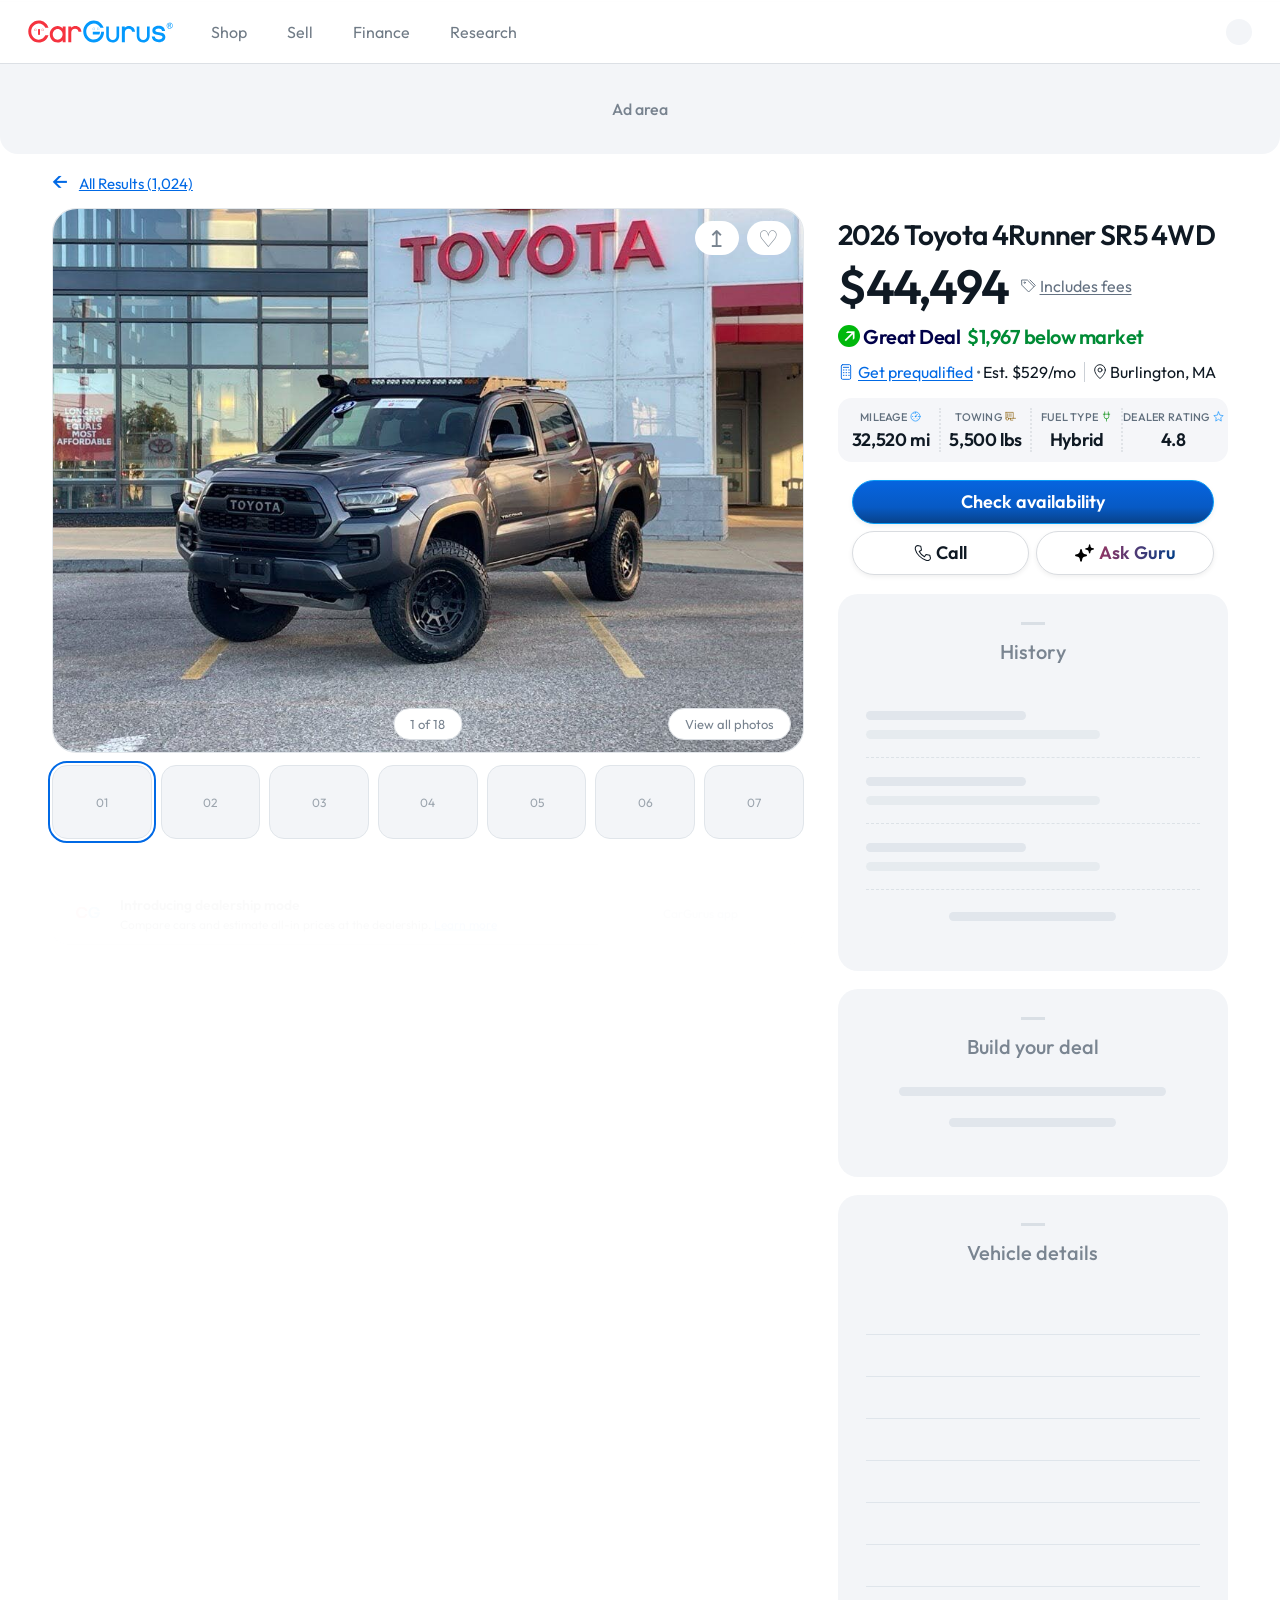
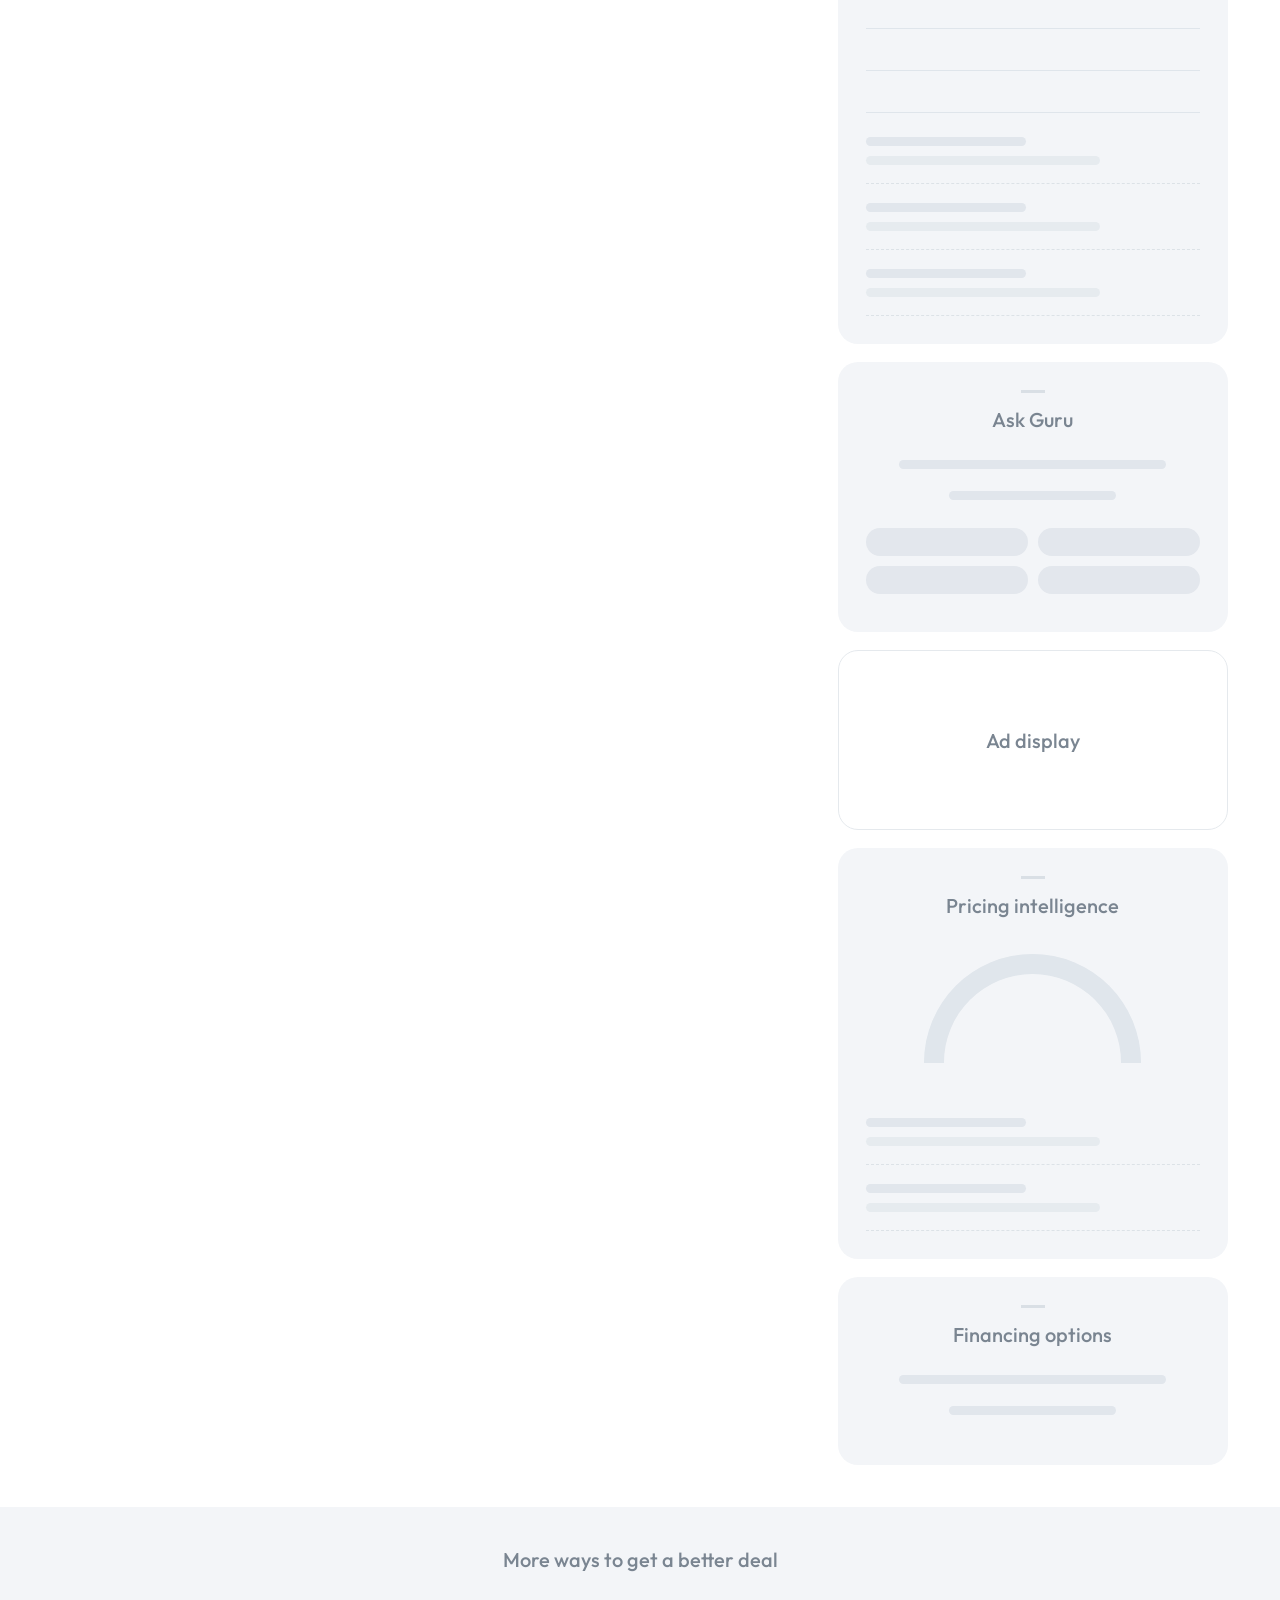
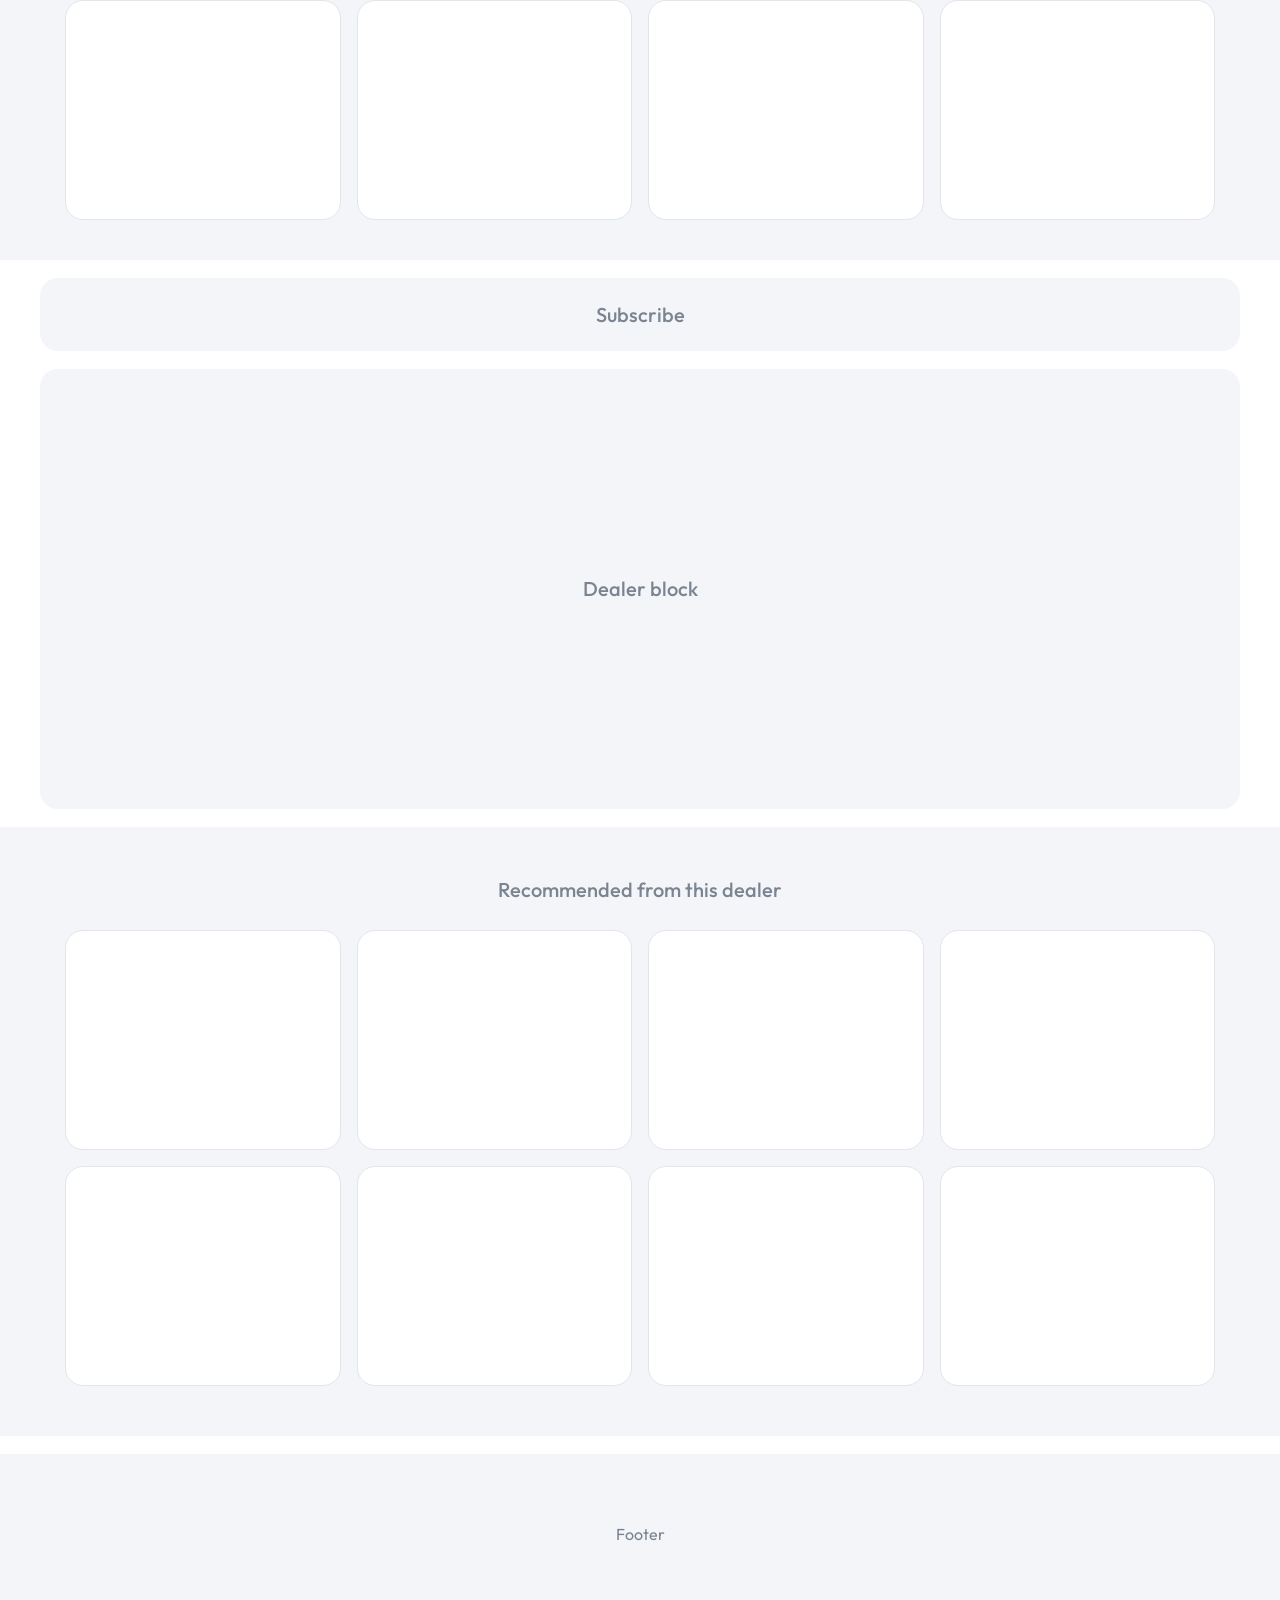
==== desktop/index.html @ b48668da "desktop" ====
<!doctype html>
<html lang="en">
<head>
  <meta charset="utf-8">
  <meta name="viewport" content="width=device-width, initial-scale=1">
  <title>CarGurus — Desktop scroll prototype</title>
  <link rel="stylesheet" href="../_ds/cg-herbie-brand-kit-a90bbd22-499b-4d99-ae97-0f506fc04599/tokens/fonts.css">
  <link rel="stylesheet" href="desktop.css">
  <script defer src="vendor/gsap.min.js"></script>
  <script defer src="vendor/ScrollTrigger.min.js"></script>
  <script defer src="desktop.js"></script>
</head>
<body>
  <svg class="icon-library" xmlns="http://www.w3.org/2000/svg" aria-hidden="true">
    <symbol id="tag" viewBox="0 0 24 24"><path d="M3 3h8l10 10-8 8L3 11Z"/><path d="m15 3 8 8-2 2"/><circle cx="7" cy="7" r="1"/></symbol>
    <symbol id="calculator" viewBox="0 0 24 24"><rect x="5" y="1" width="14" height="22" rx="2"/><path d="M8 5h8M8 9h1m3 0h1m3 0h1M8 13h1m3 0h1m3 0h1M8 17h1m3 0h1m3 0h1"/></symbol>
    <symbol id="pin" viewBox="0 0 24 24"><path d="M20 9c0 6-8 13-8 13S4 15 4 9a8 8 0 0 1 16 0Z"/><circle cx="12" cy="9" r="3"/></symbol>
    <symbol id="gauge" viewBox="0 0 24 24"><circle cx="12" cy="12" r="10"/><path d="m12 12 4-5M5 12h1m12 0h1M8 5l1 1m-2 12 1-1m9 1-1-1M12 3v2"/><circle cx="12" cy="12" r="1"/></symbol>
    <symbol id="trailer" viewBox="0 0 24 24"><path d="M2 3h16v13H8M5 6v6m4-6v6m4-6v6m5 4h5M2 3v13"/><circle cx="5" cy="17" r="3"/><path d="M12 16v4h5"/></symbol>
    <symbol id="plug" viewBox="0 0 24 24"><path d="M8 2v5m8-5v5M5 7h14M7 7v5a5 5 0 0 0 10 0V7m-5 10v5"/></symbol>
    <symbol id="star" viewBox="0 0 24 24"><path d="m12 2 3 7 7 1-5 5 1 7-6-4-6 4 1-7-5-5 7-1Z"/></symbol>
    <symbol id="phone" viewBox="0 0 24 24"><path d="m5 2 4 1 1 5-3 2a16 16 0 0 0 7 7l2-3 5 1 1 4c-1 6-10 2-15-3S-1 3 5 2Z"/></symbol>
    <symbol id="arrow" viewBox="0 0 24 24"><path d="M20 12H4m8-8-8 8 8 8"/></symbol>
  </svg>
  <header class="site-nav">
    <img src="../assets/cargurus-wordmark.svg" alt="CarGurus" width="145">
    <div class="nav-wire" aria-label="Navigation placeholder"><span>Shop</span><span>Sell</span><span>Finance</span><span>Research</span></div>
    <span class="nav-account wire" aria-label="Account placeholder"></span>
  </header>
  <div class="ad-area wire">Ad area</div>

  <aside class="product-bar" aria-label="Vehicle quick actions" aria-hidden="true" inert>
    <div class="product-bar-content">
      <button class="back-to-top" aria-label="Back to listing summary"><svg class="icon"><use href="#arrow"/></svg></button>
      <div class="product-info"><strong>2026 Toyota 4Runner SR5 4WD <span>· 32,520 mi</span></strong><div><b>$44,494</b> <span class="compact-deal">↗ Great Deal</span> <span class="saving">$1,967 below market</span></div></div>
      <img class="bar-logo" src="../assets/cargurus-wordmark.svg" alt="CarGurus" width="128">
      <div class="bar-actions"><button class="button guru" data-dialog="Ask Guru"><img src="../assets/sparkle.svg" alt=""> <span>Ask Guru</span></button><button class="button primary" data-dialog="Check availability">Check availability</button></div>
    </div>
  </aside>

  <main>
    <div class="breadcrumb"><span class="breadcrumb-arrow">←</span> <span class="breadcrumb-label">All Results (1,024)</span></div>
    <div class="listing-layout">
      <aside class="gallery-column" aria-label="Vehicle gallery">
        <div class="gallery-sticky">
          <div class="gallery-image wire"><img class="gallery-hero" src="../assets/gallery/desktop-tacoma-hero.jpeg" alt="Gray Toyota Tacoma parked outside a Toyota dealership" width="1024" height="768" fetchpriority="high"><span class="gallery-count">1 of 18</span><span class="photo-label">View all photos</span><div class="gallery-tools"><span>↥</span><span>♡</span></div></div>
          <div class="gallery-thumbnails" aria-label="Photo placeholders"><div class="wire selected">01</div><div class="wire">02</div><div class="wire">03</div><div class="wire">04</div><div class="wire">05</div><div class="wire">06</div><div class="wire">07</div></div>
          <div class="app-banner" aria-hidden="true" inert><img src="../assets/cg-bug.svg" alt="" width="40"><div><strong>Introducing dealership mode</strong><p>Compare cars and estimate all-in prices at the dealership. <button class="text-link" data-dialog="CarGurus app">Learn more</button></p></div><div class="banner-art wire" aria-hidden="true">CarGurus app</div></div>
        </div>
      </aside>

      <div class="listing-content">
        <section class="listing-summary" aria-labelledby="vehicle-title">
          <h1 id="vehicle-title">2026 Toyota 4Runner SR5 4WD</h1>
          <div class="price-row"><button class="price" data-dialog="Pricing">$44,494</button><button class="fees text-link" data-dialog="Includes fees"><svg class="icon"><use href="#tag"/></svg>Includes fees</button></div>
          <div class="deal-row"><span class="deal-icon">↗</span><strong>Great Deal</strong><b>$1,967 below market</b></div>
          <div class="finance-row"><button class="text-link" data-dialog="Get prequalified"><svg class="icon"><use href="#calculator"/></svg>Get prequalified</button><span class="dot">•</span><span>Est. $529/mo</span><span class="location"><svg class="icon"><use href="#pin"/></svg>Burlington, MA</span></div>
          <dl class="key-specs">
            <div><dt>Mileage <svg class="icon blue"><use href="#gauge"/></svg></dt><dd>32,520 mi</dd></div>
            <div><dt>Towing <svg class="icon bronze"><use href="#trailer"/></svg></dt><dd>5,500 lbs</dd></div>
            <div><dt>Fuel type <svg class="icon green"><use href="#plug"/></svg></dt><dd>Hybrid</dd></div>
            <div><dt>Dealer rating <svg class="icon blue"><use href="#star"/></svg></dt><dd>4.8</dd></div>
          </dl>
          <div class="listing-ctas"><button class="button primary" data-dialog="Check availability">Check availability</button><div class="secondary-actions"><button class="button" data-dialog="Call"><svg class="icon"><use href="#phone"/></svg>Call</button><button class="button guru" data-dialog="Ask Guru"><img src="../assets/sparkle.svg" alt=""><span>Ask Guru</span></button></div></div>
        </section>
        <section class="wire content-block history"><h2>History</h2><div class="skeleton-row"></div><div class="skeleton-row"></div><div class="skeleton-row"></div><div class="skeleton-line short"></div></section>
        <section class="wire content-block deal-builder"><h2>Build your deal</h2><div class="skeleton-line"></div><div class="skeleton-line short"></div></section>
        <section class="wire content-block details"><h2>Vehicle details</h2><div class="skeleton-table" aria-hidden="true"></div><div class="skeleton-row"></div><div class="skeleton-row"></div><div class="skeleton-row"></div></section>
        <section class="wire content-block guru-block"><h2>Ask Guru</h2><div class="skeleton-line"></div><div class="skeleton-line short"></div><div class="wire-pills" aria-hidden="true"><i></i><i></i><i></i><i></i></div></section>
        <section class="wire content-block display-ad"><h2>Ad display</h2></section>
        <section class="wire content-block pricing"><h2>Pricing intelligence</h2><div class="chart-placeholder" aria-hidden="true"></div><div class="skeleton-row"></div><div class="skeleton-row"></div></section>
        <section class="wire content-block financing"><h2>Financing options</h2><div class="skeleton-line"></div><div class="skeleton-line short"></div></section>
      </div>
    </div>
    <div class="lower-sections">
      <section class="wire wide-block better-deal"><h2>More ways to get a better deal</h2><div class="wire-cards" aria-hidden="true"><div></div><div></div><div></div><div></div></div></section>
      <section class="wire subscribe"><h2>Subscribe</h2></section>
      <section class="wire wide-block dealer"><h2>Dealer block</h2></section>
      <section class="wire wide-block recommendations"><h2>Recommended from this dealer</h2><div class="wire-cards" aria-hidden="true"><div></div><div></div><div></div><div></div><div></div><div></div><div></div><div></div></div></section>
    </div>
  </main>
  <footer class="wire">Footer</footer>
  <dialog class="placeholder-dialog"><form method="dialog"><button class="dialog-close" aria-label="Close">×</button></form><h2></h2><p>This section is a wireframe for now.</p><div class="skeleton-row"></div><div class="skeleton-row"></div></dialog>
</body>
</html>
---- _ds/cg-herbie-brand-kit-a90bbd22-499b-4d99-ae97-0f506fc04599/tokens/fonts.css ----
/* ============================================================
   CarGurus — Fonts
   ------------------------------------------------------------
   The CarGurus brand uses three typefaces:
     • Rund Display  — display / headlines (H1, H2)   [PROPRIETARY]
     • Graphik       — body, functional headlines, UI [PROPRIETARY]
     • Outfit        — websafe fallback (Google Docs/Slides), free

   Rund Display and Graphik are licensed fonts and are NOT bundled
   here. Until the real .woff2 files are dropped in, the variables
   below resolve to Outfit — the brand-sanctioned websafe face — so
   layout + feel stay close WITHOUT swapping in an unrelated family.

   To restore the real brand fonts: add @font-face rules with the
   family names "Rund Display" and "Graphik" pointing at the
   licensed binaries, and the variables below will pick them up
   automatically (they are already listed first in each stack).
   ============================================================ */

@import url('https://fonts.googleapis.com/css2?family=Outfit:wght@300;400;500;600;700;800&display=swap');

:root {
  /* Brand families — real names listed first so they upgrade the moment
     the licensed @font-face rules are added; Outfit + system fallbacks
     render in the meantime. */
  --font-display: 'Rund Display', 'Outfit', -apple-system, BlinkMacSystemFont, 'Segoe UI', sans-serif;
  --font-body: 'Graphik', 'Outfit', -apple-system, BlinkMacSystemFont, 'Segoe UI', sans-serif;
  --font-websafe: 'Outfit', -apple-system, BlinkMacSystemFont, 'Segoe UI', sans-serif;
}
---- desktop/desktop.css ----
:root { --ink: #0f1923; --blue: #0069e5; --navy: #000049; --green: #008b35; --wire: #f3f5f8; --line: #dce0e5; --gutter: clamp(24px, 4.05vw, 80px); --gallery-top: 108px; }
* { box-sizing: border-box; }
body { margin: 0; color: var(--ink); background: #fff; font-family: var(--font-body, Arial, sans-serif); }
button { font: inherit; cursor: pointer; color: inherit; }
button:focus-visible { outline: 3px solid #149cff; outline-offset: 4px; }
button img { pointer-events: none; }
.icon-library { position: absolute; width: 0; height: 0; overflow: hidden; }
.icon { width: 1em; height: 1em; flex: none; fill: none; stroke: currentColor; stroke-width: 1.4; stroke-linecap: round; stroke-linejoin: round; }
.wire { background: var(--wire); color: #78838f; }
.site-nav { height: 64px; display: flex; align-items: center; gap: 38px; padding: 0 28px; border-bottom: 1px solid var(--line); }
.nav-wire { display: flex; gap: 40px; color: #707b86; }
.nav-account { width: 26px; height: 26px; border-radius: 50%; margin-left: auto; }
.ad-area { height: 90px; border-radius: 0 0 18px 18px; display: grid; place-items: center; font-weight: 500; }
.breadcrumb { width: calc(100% - 2 * var(--gutter)); max-width: 1440px; margin: 12px auto; color: var(--blue); font-size: 15px; }
.breadcrumb-arrow { font-size: 24px; vertical-align: -1px; margin-right: 8px; }
.breadcrumb-label { text-decoration: underline; }
.listing-layout { display: grid; grid-template-columns: minmax(0, 1.93fr) minmax(0, 1fr); gap: clamp(30px, 2.7vw, 54px); width: calc(100% - 2 * var(--gutter)); max-width: 1440px; margin: 0 auto; align-items: stretch; }
.gallery-column { min-width: 0; }
.gallery-sticky { position: sticky; top: var(--gallery-top); }
.gallery-image { position: relative; aspect-ratio: 1.49; max-height: calc(100svh - var(--gallery-top) - clamp(62px, 5.8vw, 115px) - 106px); min-height: 200px; border-radius: 24px; border: 1px solid #e4e8ec; display: grid; place-items: center; background: linear-gradient(145deg, #f0f2f5, #e8edf1); }
.gallery-hero { position: absolute; inset: 0; width: 100%; height: 100%; object-fit: cover; border-radius: inherit; }
.gallery-count, .photo-label { position: absolute; bottom: 12px; background: #fff; border: 1px solid var(--line); border-radius: 30px; padding: 7px 16px; font-size: 13px; }
.gallery-count { left: 50%; transform: translateX(-50%); }
.photo-label { right: 12px; }
.gallery-tools { position: absolute; top: 12px; right: 12px; display: flex; gap: 8px; }
.gallery-tools span { width: 44px; height: 34px; display: grid; place-items: center; background: white; border-radius: 30px; font-size: 23px; }
.gallery-thumbnails { display: grid; grid-template-columns: repeat(7, minmax(0, 1fr)); gap: 9px; margin-top: 12px; }
.gallery-thumbnails > div { height: clamp(62px, 5.8vw, 115px); border-radius: 15px; border: 1px solid #e0e5ea; display: grid; place-items: center; font-size: 12px; color: #9ca5ae; }
.gallery-thumbnails .selected { outline: 2px solid var(--blue); outline-offset: 2px; }
.app-banner { height: 64px; margin-top: 18px; display: flex; align-items: center; gap: 12px; background: var(--wire); border-radius: 15px; overflow: hidden; padding-left: 16px; opacity: 0; visibility: hidden; transform: translateY(24px); }
.app-banner > img { padding: 8px; background: white; border-radius: 8px; }
.app-banner strong { font-size: 14px; font-weight: 600; }
.app-banner p { margin: 3px 0 0; font-size: 12px; }
.banner-art { height: 100%; width: 28%; min-width: 100px; margin-left: auto; display: grid; place-items: center; background: #e3e9ef; font-size: 12px; }
.listing-content { min-width: 0; container-type: inline-size; }
.listing-summary { padding-top: 2.5cqw; padding-bottom: 5cqw; }
h1 { font-family: var(--font-display, sans-serif); font-size: 1.75rem; line-height: 1.2; letter-spacing: -.025em; font-weight: 600; margin: 0 0 2.1cqw; }
.price-row { display: flex; gap: 2.8cqw; align-items: center; }
.price { font-size: 3rem; letter-spacing: -.025em; line-height: 1.12; font-weight: 600; padding: 0; border: 0; background: none; }
.text-link { display: inline-flex; align-items: center; gap: .25em; padding: 0; border: 0; background: none; color: var(--blue); text-decoration: underline; text-underline-offset: .12em; }
.fees { color: #647181; font-size: 1rem; white-space: nowrap; }
.deal-row { display: flex; align-items: center; gap: .8cqw; margin-top: 3cqw; font-size: 1.25rem; line-height: 1.15; letter-spacing: -.025em; white-space: nowrap; }
.deal-row strong { color: var(--navy); font-weight: 600; }
.deal-row b { color: var(--green); font-weight: 600; margin-left: 1cqw; }
.deal-icon { border-radius: 50%; background: #00b80c; color: white; font-size: 1.25rem; width: 1.375rem; height: 1.375rem; flex-shrink: 0; display: grid; place-items: center; line-height: 1; }
.finance-row { display: flex; flex-wrap: wrap; align-items: center; gap: .65cqw; font-size: 1rem; margin-top: 3.5cqw; white-space: nowrap; line-height: 1.3; }
.finance-row .dot { color: #647181; }
.location { display: inline-flex; align-items: center; gap: .3cqw; padding-left: 1.8cqw; margin-left: 1.5cqw; border-left: 1px solid #cbd0d6; }
.key-specs { display: grid; grid-template-columns: 1.07fr 1fr 1fr 1.07fr; background: #f5f6f9; border-radius: 3.5cqw; margin: 4cqw 0 4.5cqw; padding: 2.5cqw 1cqw; }
.key-specs > div { text-align: center; padding: .5cqw 0; }
.key-specs > div + div { border-left: 2px dotted #e0e3e7; }
.key-specs dt { display: flex; align-items: center; justify-content: center; gap: .8cqw; text-transform: uppercase; font-size: .6875rem; letter-spacing: .025em; color: #62707e; font-weight: 500; white-space: nowrap; }
.key-specs dd { margin: 1cqw 0 0; font-size: 1.125rem; font-weight: 600; letter-spacing: -.02em; }
.blue { color: #008bff; }.bronze { color: #8b610e; }.green { color: #008d0b; }
.listing-ctas { padding: 0 3.5cqw; }
.button { border-radius: 50px; border: 1.5px solid #d9dce0; background: white; min-height: 44px; display: inline-flex; align-items: center; justify-content: center; gap: .25em; font-weight: 600; box-shadow: 0 2px 5px #00000010; padding: 10px 20px; }
.button:hover { filter: brightness(.97); }
.button.primary { background: linear-gradient(180deg, #0664df 0%, #075ac5 62%, #08428b 100%); color: white; border-color: #079bf5; }
.listing-ctas .button { width: 100%; height: 9.7cqw; font-size: 1.125rem; padding: 0 10px; }
.secondary-actions { display: grid; grid-template-columns: 1fr 1fr; gap: 1.8cqw; margin-top: 1.8cqw; }
.guru img { width: 1.1em; height: 1.1em; }
.guru span { background: linear-gradient(100deg, #963663, #003e87); background-clip: text; color: transparent; }
.content-block { border-radius: 20px; padding: 28px; margin-bottom: 18px; }
h2 { font-size: 20px; font-weight: 500; text-align: center; margin: 0 0 28px; color: #7a8591; }
.content-block h2::before { content: ''; display: block; width: 24px; height: 3px; margin: 0 auto 14px; background: #d9dfe5; }
.skeleton-row { height: 66px; border-bottom: 1px dashed #dce2e7; position: relative; }
.skeleton-row::before, .skeleton-row::after, .skeleton-line { content: ''; display: block; background: #e1e6ec; height: 9px; width: 48%; border-radius: 8px; }
.skeleton-row::before { position: absolute; top: 19px; }
.skeleton-row::after { position: absolute; top: 38px; width: 70%; opacity: .65; }
.skeleton-line { width: 80%; margin: 22px auto; }.skeleton-line.short { width: 50%; }
.history { min-height: 340px; }.deal-builder { min-height: 150px; }.details { min-height: 740px; }.guru-block { min-height: 270px; }.display-ad { height: 180px; display: grid; place-items: center; background: white; border: 1px solid #e5e9ed; }.display-ad h2 { margin: 0; }.display-ad h2::before { display: none; }
.skeleton-table { height: 425px; background: repeating-linear-gradient(to bottom, transparent 0 41px, #dfe5eb 41px 42px); }
.wire-pills { display: grid; grid-template-columns: 1fr 1fr; gap: 10px; margin-top: 28px; }.wire-pills i { height: 28px; background: #e3e7ed; border-radius: 30px; }
.pricing { min-height: 390px; }.chart-placeholder { width: 65%; aspect-ratio: 2; border: 20px solid #e0e6ec; border-bottom: 0; border-radius: 200px 200px 0 0; margin: 36px auto; }.financing { min-height: 180px; }
.product-bar { position: fixed; inset: 0 0 auto; height: 78px; background: #fffffffa; border-bottom: 1px solid var(--line); box-shadow: 0 2px 12px #10192305; z-index: 10; display: flex; align-items: center; transform: translateY(-100%); opacity: 0; visibility: hidden; }
.product-bar-content { position: relative; display: flex; align-items: center; gap: 15px; width: calc(100% - 2 * var(--gutter)); max-width: 1440px; height: 100%; margin-inline: auto; }
.back-to-top { background: none; border: none; font-size: 26px; padding: 6px; color: var(--navy); }
.product-info { font-size: 15px; line-height: 1.55; }.product-info strong { font-weight: 600; }.product-info strong span { font-weight: 400; color: #65707d; }.product-info b { font-size: 20px; }.compact-deal { font-weight: 600; color: var(--navy); margin-left: 4px; }.saving { color: var(--green); margin-left: 6px; font-size: 13px; }
.bar-logo { position: absolute; left: 50%; transform: translateX(-50%); }.bar-actions { margin-left: auto; display: flex; gap: 8px; }.bar-actions .button { height: 48px; font-size: 16px; }.bar-actions .primary { min-width: 200px; max-width: 240px; }
.lower-sections { padding-top: 24px; }.wide-block { padding: 40px var(--gutter); margin-bottom: 18px; }.wire-cards { display: grid; grid-template-columns: repeat(4, 1fr); gap: 16px; max-width: 1150px; margin: auto; }.wire-cards > div { height: 220px; border-radius: 18px; background: #fff; border: 1px solid #e1e6eb; }.subscribe { padding: 24px; margin: 0 16px 18px; border-radius: 18px; }.subscribe h2 { margin: 0; }.dealer { height: 440px; margin: 0 16px 18px; border-radius: 18px; display: grid; place-items: center; }.dealer h2 { margin: 0; }.recommendations { padding-top: 50px; padding-bottom: 50px; }footer { padding: 70px; text-align: center; }
.subscribe, .dealer { width: calc(100% - 32px); max-width: 1200px; margin-inline: auto; }
.placeholder-dialog { width: min(420px, calc(100% - 32px)); border: 1px solid var(--line); border-radius: 24px; padding: 32px; color: var(--ink); }.placeholder-dialog::backdrop { background: #10192355; }.placeholder-dialog h2 { color: var(--ink); margin-top: 22px; }.placeholder-dialog p { text-align: center; color: #78838f; }.dialog-close { position: absolute; right: 16px; top: 12px; background: none; border: none; font-size: 26px; }
@media (min-width: 1700px) { .site-nav { height: 84px; }.gallery-image { border-radius: 30px; }.app-banner { height: 80px; }.app-banner strong { font-size: 18px; }.app-banner p { font-size: 15px; }.product-bar { height: 96px; }.product-info { font-size: 18px; }.bar-actions .primary { min-width: 240px; }:root { --gallery-top: 128px; } }
@media (max-width: 1200px) { .bar-logo { display: none; }.banner-art { display: none; }.app-banner { padding-right: 12px; }.product-info { font-size: 13px; }.product-info strong span { display: none; }.bar-actions .primary { min-width: 170px; }.listing-layout { grid-template-columns: minmax(0, 1.5fr) minmax(0, 1fr); gap: 28px; } }
@media (max-width: 1099px) { .site-nav { gap: 20px; }.nav-wire { gap: 18px; font-size: 13px; }.listing-layout { display: flex; flex-direction: column; gap: 24px; }.gallery-sticky { position: static; }.gallery-image { max-height: none; }.gallery-thumbnails > div { height: 70px; }.app-banner { visibility: visible; opacity: 1; transform: none; }.listing-summary { padding-top: 0; }.listing-content { width: 100%; }.product-bar { display: none; }.wire-cards { grid-template-columns: repeat(2, 1fr); } }
@media (max-width: 500px) { :root { --gutter: 16px; }.nav-wire { display: none; }.gallery-thumbnails { gap: 6px; }.gallery-thumbnails > div { height: 42px; border-radius: 8px; }.photo-label { font-size: 10px; padding: 7px; }.gallery-count { font-size: 10px; }.app-banner p { font-size: 10px; }.app-banner strong { font-size: 12px; }.content-block { padding: 24px; }.wire-cards > div { height: 150px; } }
/* Add a little height before the combined layout reaches its 1440px cap. */
@media (min-width: 1100px) and (max-width: 1566px) { .gallery-image { aspect-ratio: 1.38; } }
@media (prefers-reduced-motion: reduce) { *, *::before, *::after { scroll-behavior: auto !important; } }
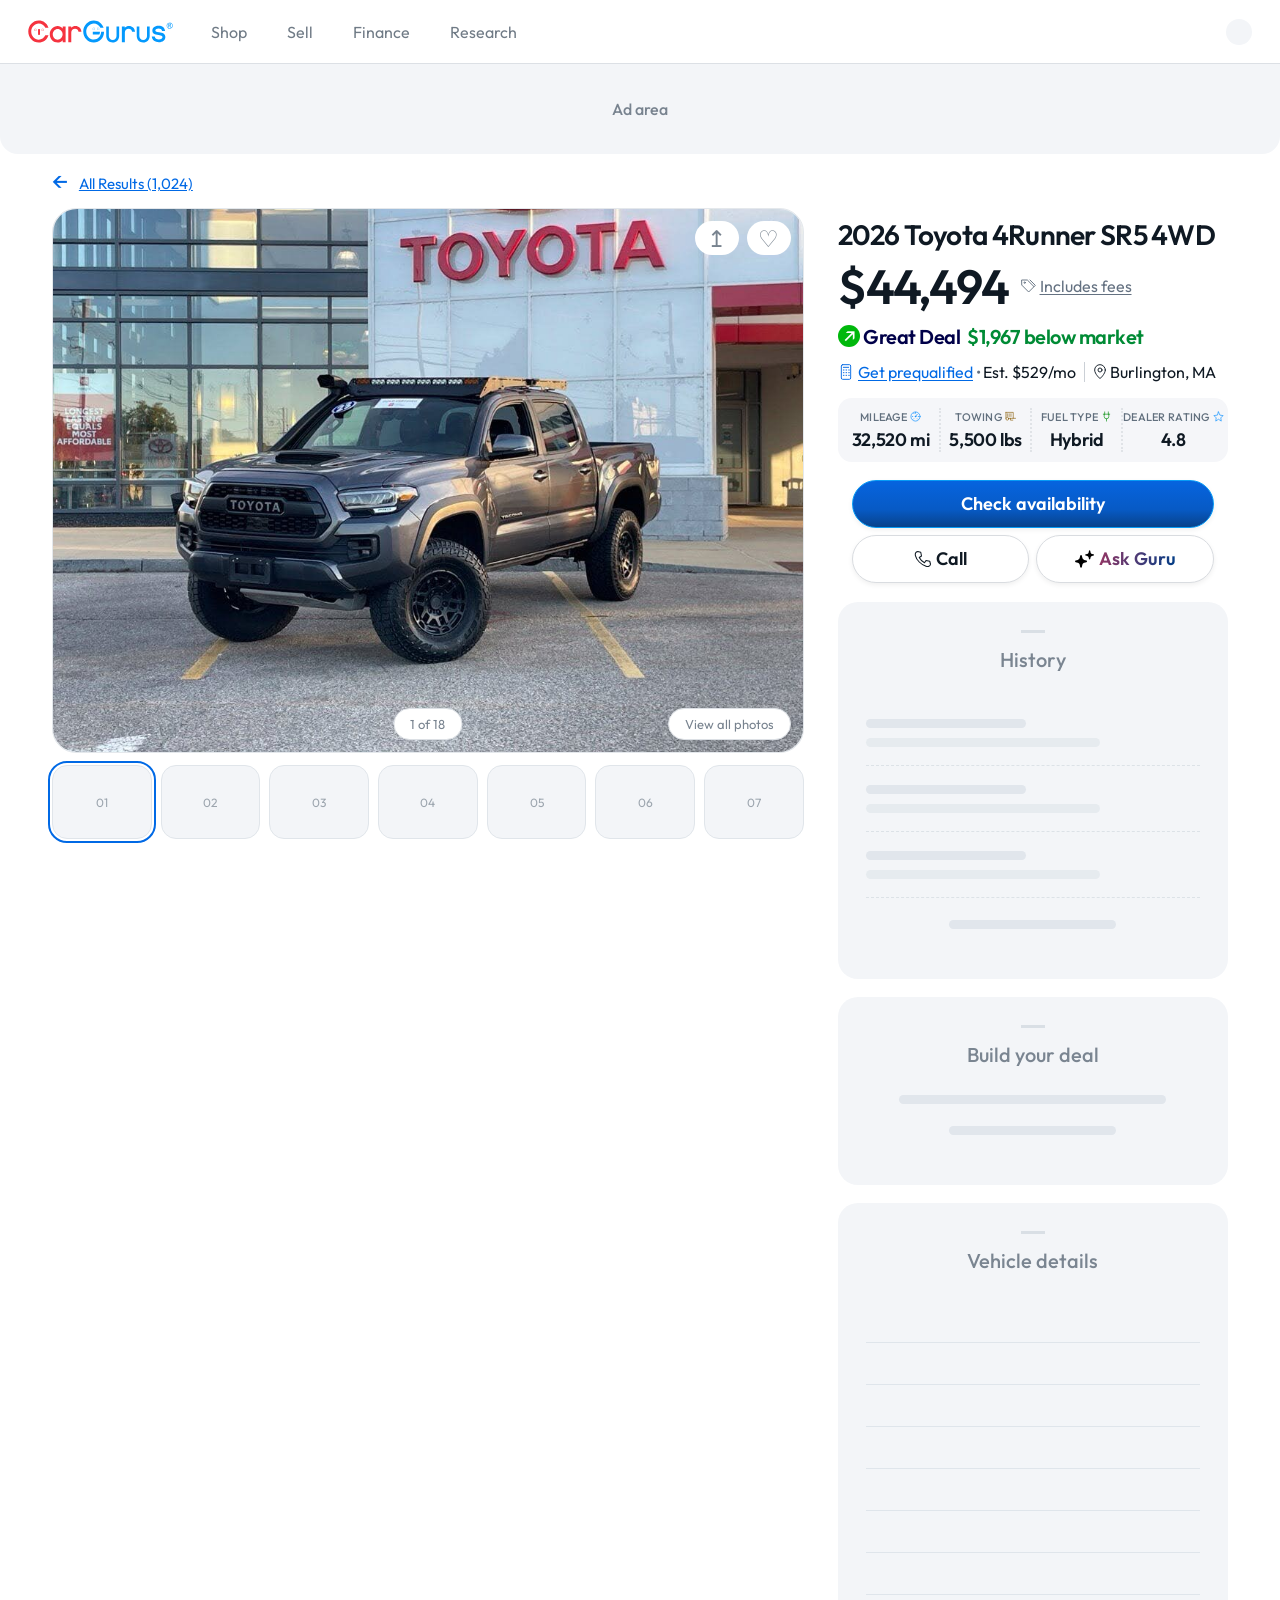
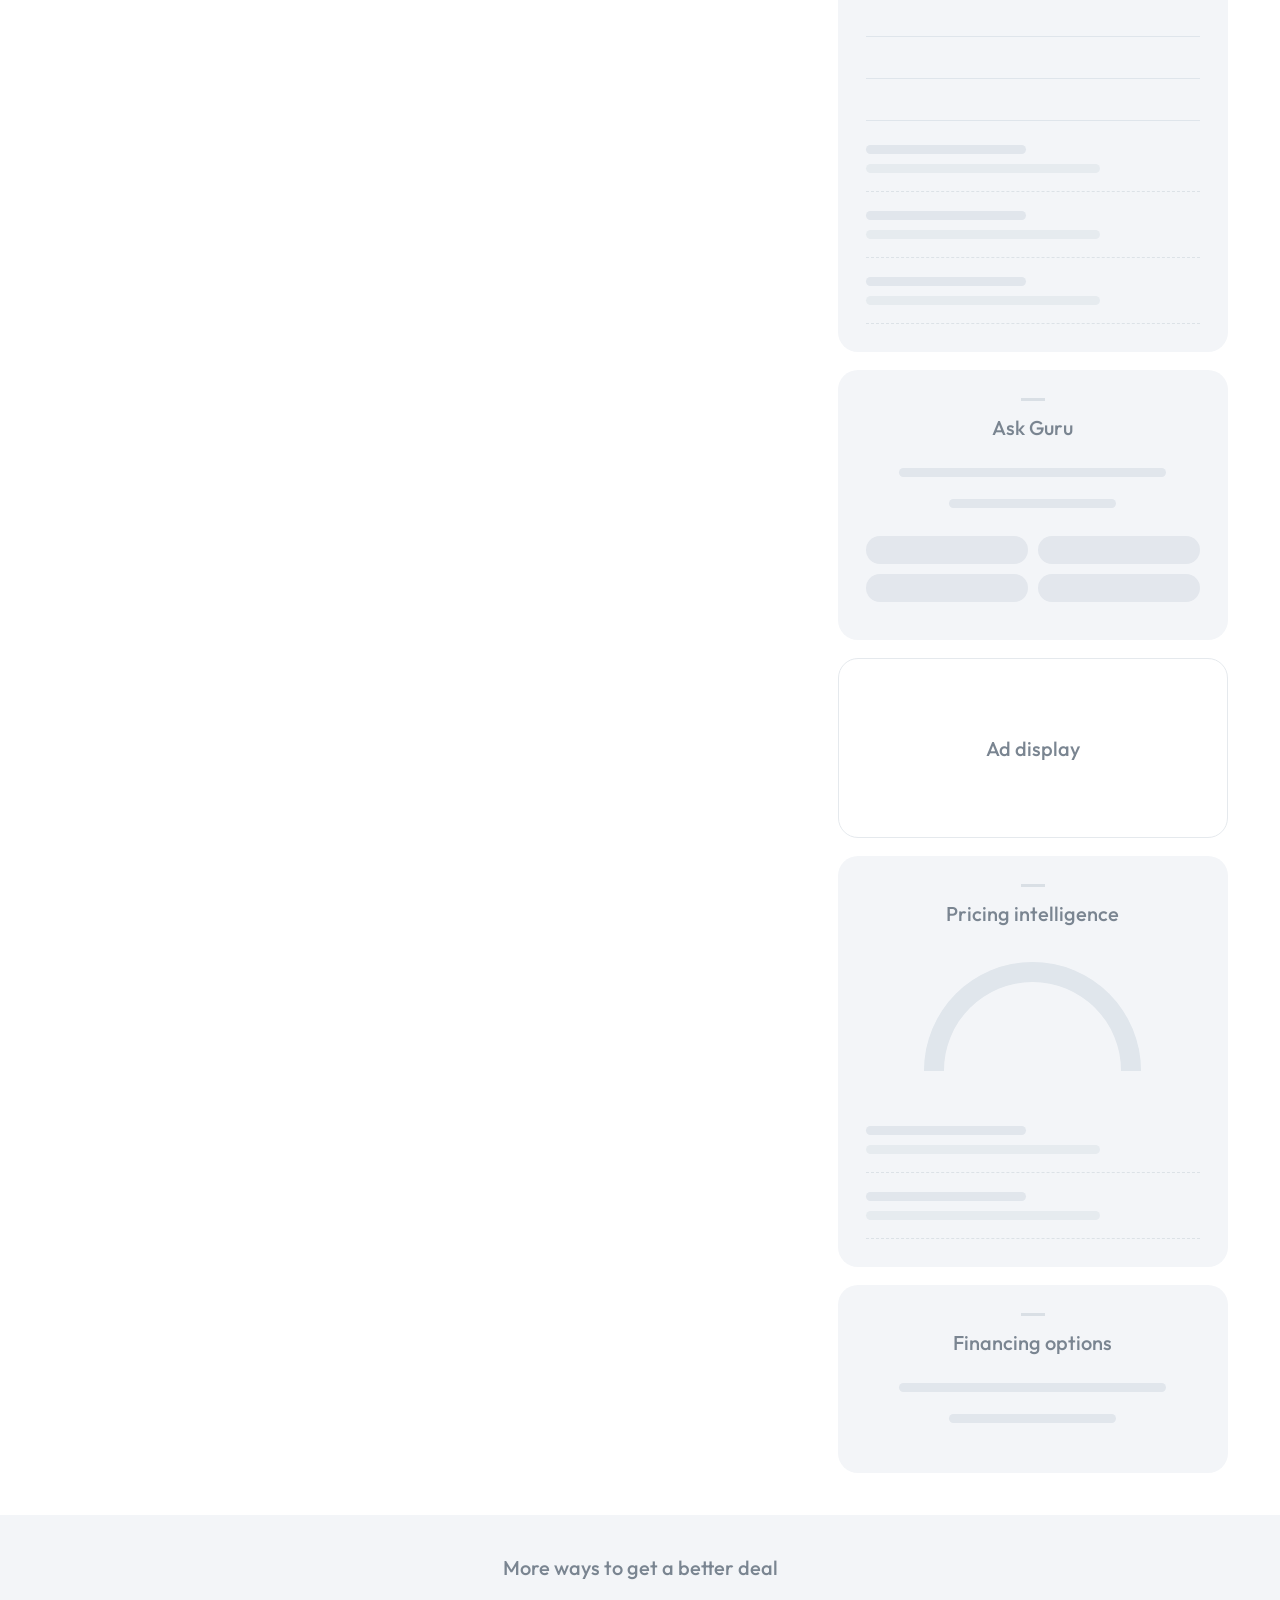
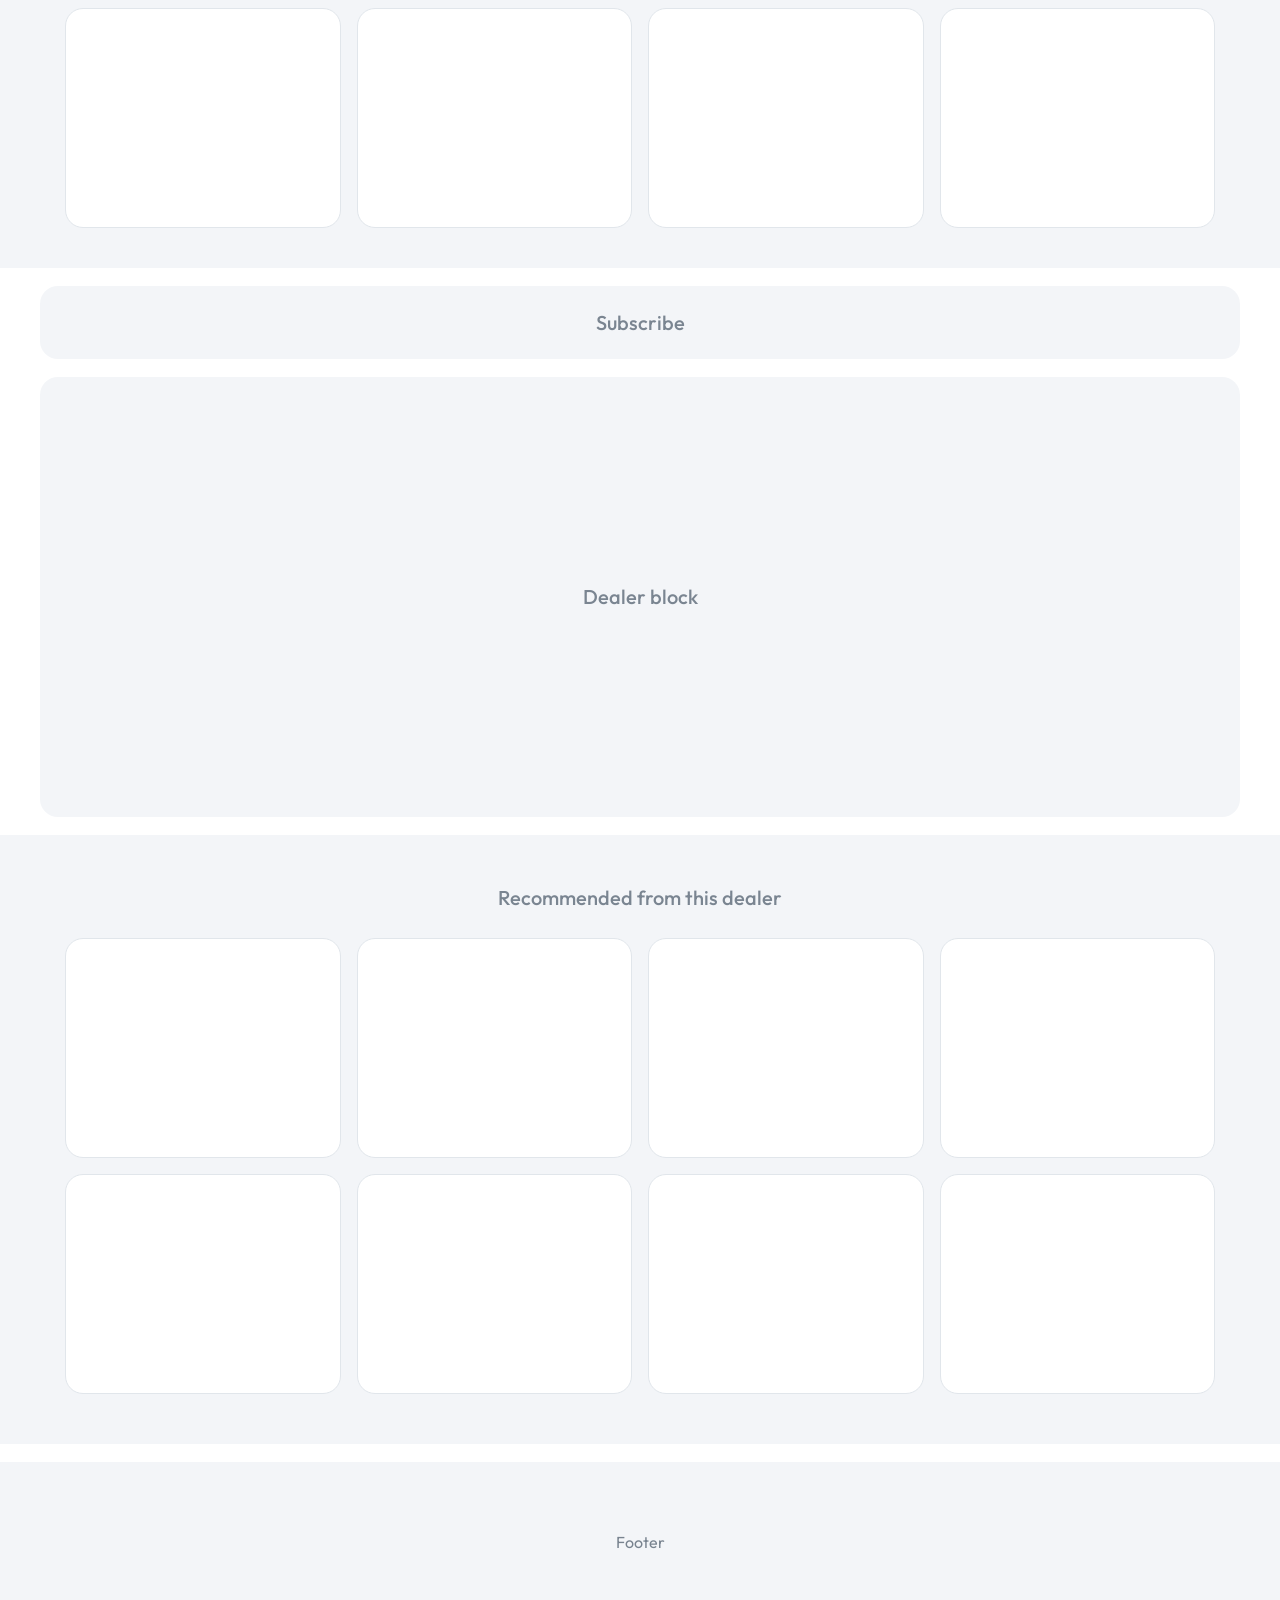
==== commit e39ace61: "Use logo.svg for desktop header logo" ====
--- a/desktop/index.html
+++ b/desktop/index.html
@@ -33,7 +33,7 @@
     <div class="product-bar-content">
       <button class="back-to-top" aria-label="Back to listing summary"><svg class="icon"><use href="#arrow"/></svg></button>
       <div class="product-info"><strong>2026 Toyota 4Runner SR5 4WD <span>· 32,520 mi</span></strong><div><b>$44,494</b> <span class="compact-deal">↗ Great Deal</span> <span class="saving">$1,967 below market</span></div></div>
-      <img class="bar-logo" src="../assets/cargurus-wordmark.svg" alt="CarGurus" width="128">
+      <img class="bar-logo" src="logo.svg" alt="CarGurus" width="134" height="44">
       <div class="bar-actions"><button class="button guru" data-dialog="Ask Guru"><img src="../assets/sparkle.svg" alt=""> <span>Ask Guru</span></button><button class="button primary" data-dialog="Check availability">Check availability</button></div>
     </div>
   </aside>
--- a/desktop/desktop.css
+++ b/desktop/desktop.css
@@ -17,7 +17,7 @@
 .listing-layout { display: grid; grid-template-columns: minmax(0, 1.93fr) minmax(0, 1fr); gap: clamp(30px, 2.7vw, 54px); width: calc(100% - 2 * var(--gutter)); max-width: 1440px; margin: 0 auto; align-items: stretch; }
 .gallery-column { min-width: 0; }
 .gallery-sticky { position: sticky; top: var(--gallery-top); }
-.gallery-image { position: relative; aspect-ratio: 1.49; max-height: calc(100svh - var(--gallery-top) - clamp(62px, 5.8vw, 115px) - 106px); min-height: 200px; border-radius: 24px; border: 1px solid #e4e8ec; display: grid; place-items: center; background: linear-gradient(145deg, #f0f2f5, #e8edf1); }
+.gallery-image { position: relative; width: 100%; aspect-ratio: 1.49; max-height: calc(100svh - var(--gallery-top) - clamp(62px, 5.8vw, 115px) - 106px); min-height: 200px; border-radius: 24px; border: 1px solid #e4e8ec; display: grid; place-items: center; background: linear-gradient(145deg, #f0f2f5, #e8edf1); }
 .gallery-hero { position: absolute; inset: 0; width: 100%; height: 100%; object-fit: cover; border-radius: inherit; }
 .gallery-count, .photo-label { position: absolute; bottom: 12px; background: #fff; border: 1px solid var(--line); border-radius: 30px; padding: 7px 16px; font-size: 13px; }
 .gallery-count { left: 50%; transform: translateX(-50%); }
@@ -53,10 +53,10 @@
 .key-specs dd { margin: 1cqw 0 0; font-size: 1.125rem; font-weight: 600; letter-spacing: -.02em; }
 .blue { color: #008bff; }.bronze { color: #8b610e; }.green { color: #008d0b; }
 .listing-ctas { padding: 0 3.5cqw; }
-.button { border-radius: 50px; border: 1.5px solid #d9dce0; background: white; min-height: 44px; display: inline-flex; align-items: center; justify-content: center; gap: .25em; font-weight: 600; box-shadow: 0 2px 5px #00000010; padding: 10px 20px; }
+.button { border-radius: 50px; border: 1.5px solid #d9dce0; background: white; min-height: 3rem; display: inline-flex; align-items: center; justify-content: center; gap: .25em; font-weight: 600; box-shadow: 0 2px 5px #00000010; padding: 10px 20px; }
 .button:hover { filter: brightness(.97); }
 .button.primary { background: linear-gradient(180deg, #0664df 0%, #075ac5 62%, #08428b 100%); color: white; border-color: #079bf5; }
-.listing-ctas .button { width: 100%; height: 9.7cqw; font-size: 1.125rem; padding: 0 10px; }
+.listing-ctas .button { width: 100%; height: 3rem; font-size: 1.125rem; padding: 0 10px; }
 .secondary-actions { display: grid; grid-template-columns: 1fr 1fr; gap: 1.8cqw; margin-top: 1.8cqw; }
 .guru img { width: 1.1em; height: 1.1em; }
 .guru span { background: linear-gradient(100deg, #963663, #003e87); background-clip: text; color: transparent; }
@@ -76,7 +76,7 @@
 .product-bar-content { position: relative; display: flex; align-items: center; gap: 15px; width: calc(100% - 2 * var(--gutter)); max-width: 1440px; height: 100%; margin-inline: auto; }
 .back-to-top { background: none; border: none; font-size: 26px; padding: 6px; color: var(--navy); }
 .product-info { font-size: 15px; line-height: 1.55; }.product-info strong { font-weight: 600; }.product-info strong span { font-weight: 400; color: #65707d; }.product-info b { font-size: 20px; }.compact-deal { font-weight: 600; color: var(--navy); margin-left: 4px; }.saving { color: var(--green); margin-left: 6px; font-size: 13px; }
-.bar-logo { position: absolute; left: 50%; transform: translateX(-50%); }.bar-actions { margin-left: auto; display: flex; gap: 8px; }.bar-actions .button { height: 48px; font-size: 16px; }.bar-actions .primary { min-width: 200px; max-width: 240px; }
+.bar-logo { position: absolute; left: 50%; transform: translateX(-50%); }.bar-actions { margin-left: auto; display: flex; gap: 8px; }.bar-actions .button { height: 3rem; font-size: 1rem; }.bar-actions .primary { min-width: 200px; max-width: 240px; }
 .lower-sections { padding-top: 24px; }.wide-block { padding: 40px var(--gutter); margin-bottom: 18px; }.wire-cards { display: grid; grid-template-columns: repeat(4, 1fr); gap: 16px; max-width: 1150px; margin: auto; }.wire-cards > div { height: 220px; border-radius: 18px; background: #fff; border: 1px solid #e1e6eb; }.subscribe { padding: 24px; margin: 0 16px 18px; border-radius: 18px; }.subscribe h2 { margin: 0; }.dealer { height: 440px; margin: 0 16px 18px; border-radius: 18px; display: grid; place-items: center; }.dealer h2 { margin: 0; }.recommendations { padding-top: 50px; padding-bottom: 50px; }footer { padding: 70px; text-align: center; }
 .subscribe, .dealer { width: calc(100% - 32px); max-width: 1200px; margin-inline: auto; }
 .placeholder-dialog { width: min(420px, calc(100% - 32px)); border: 1px solid var(--line); border-radius: 24px; padding: 32px; color: var(--ink); }.placeholder-dialog::backdrop { background: #10192355; }.placeholder-dialog h2 { color: var(--ink); margin-top: 22px; }.placeholder-dialog p { text-align: center; color: #78838f; }.dialog-close { position: absolute; right: 16px; top: 12px; background: none; border: none; font-size: 26px; }
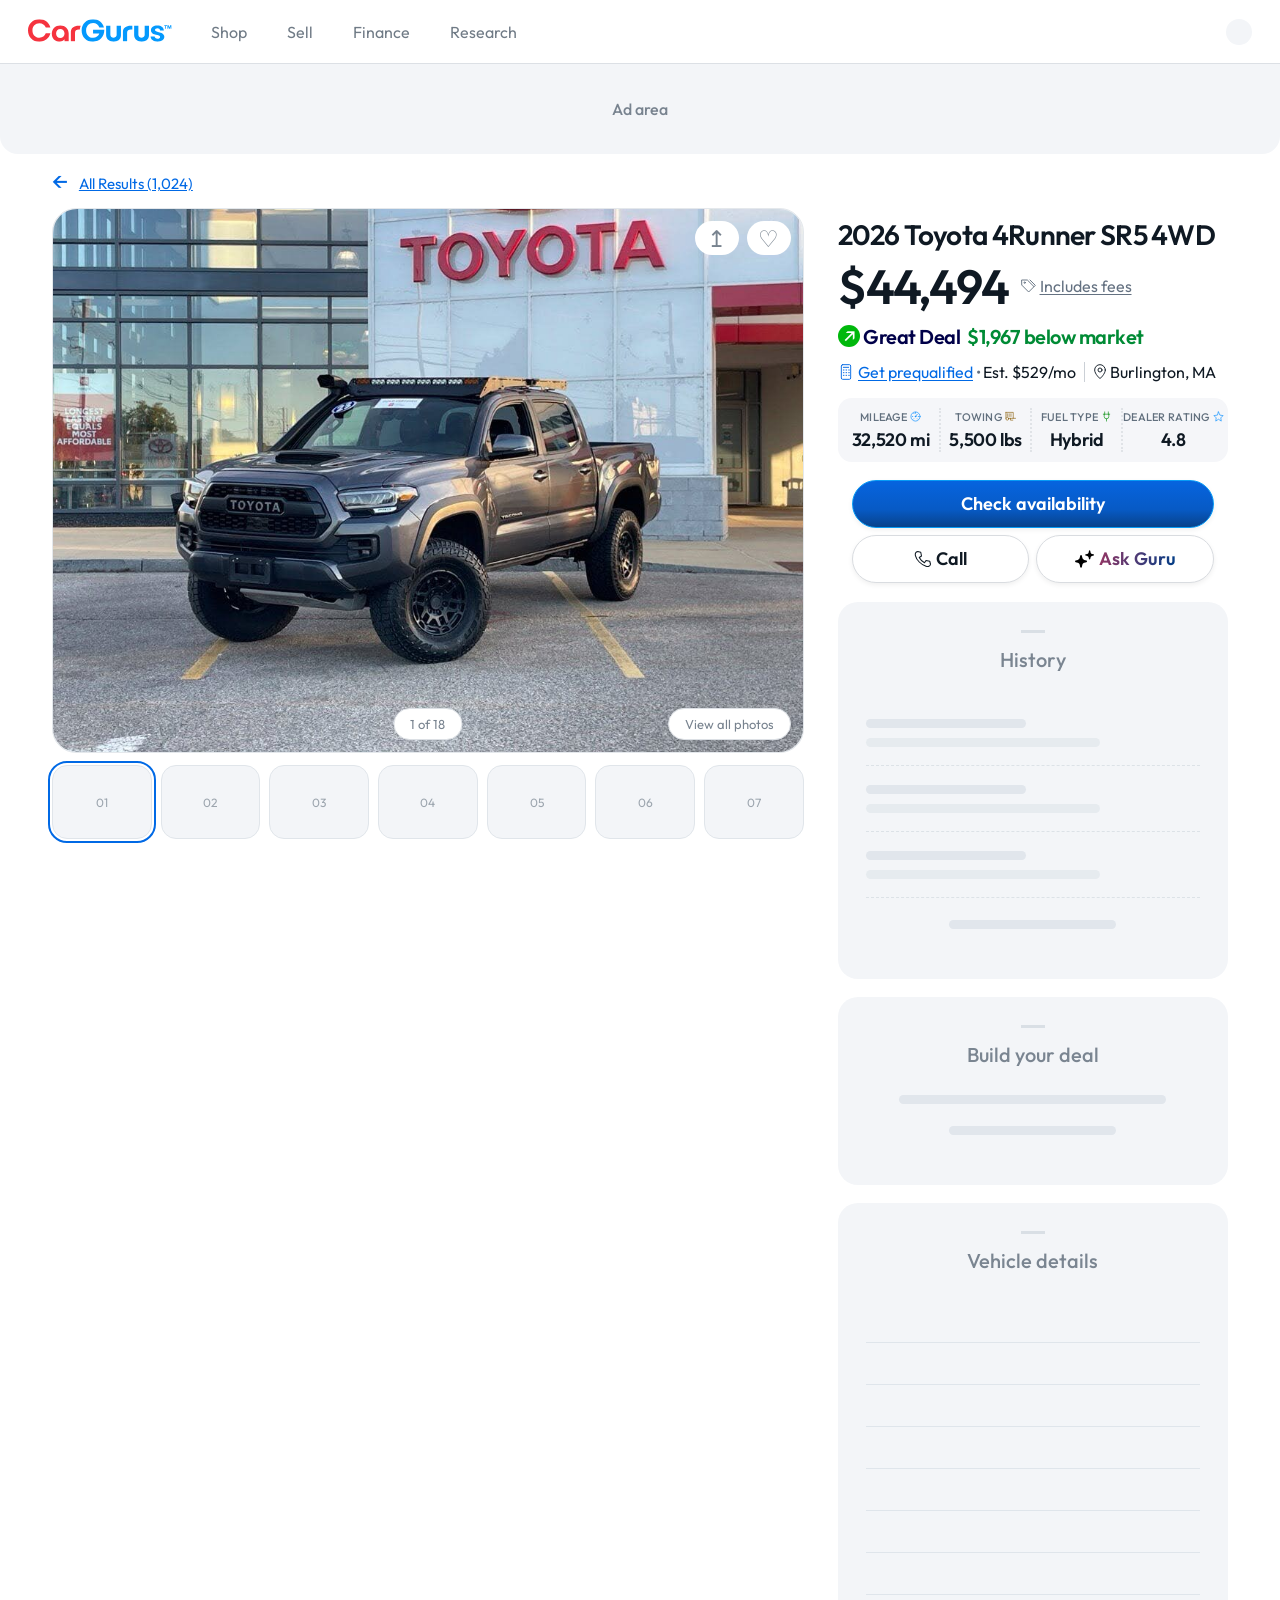
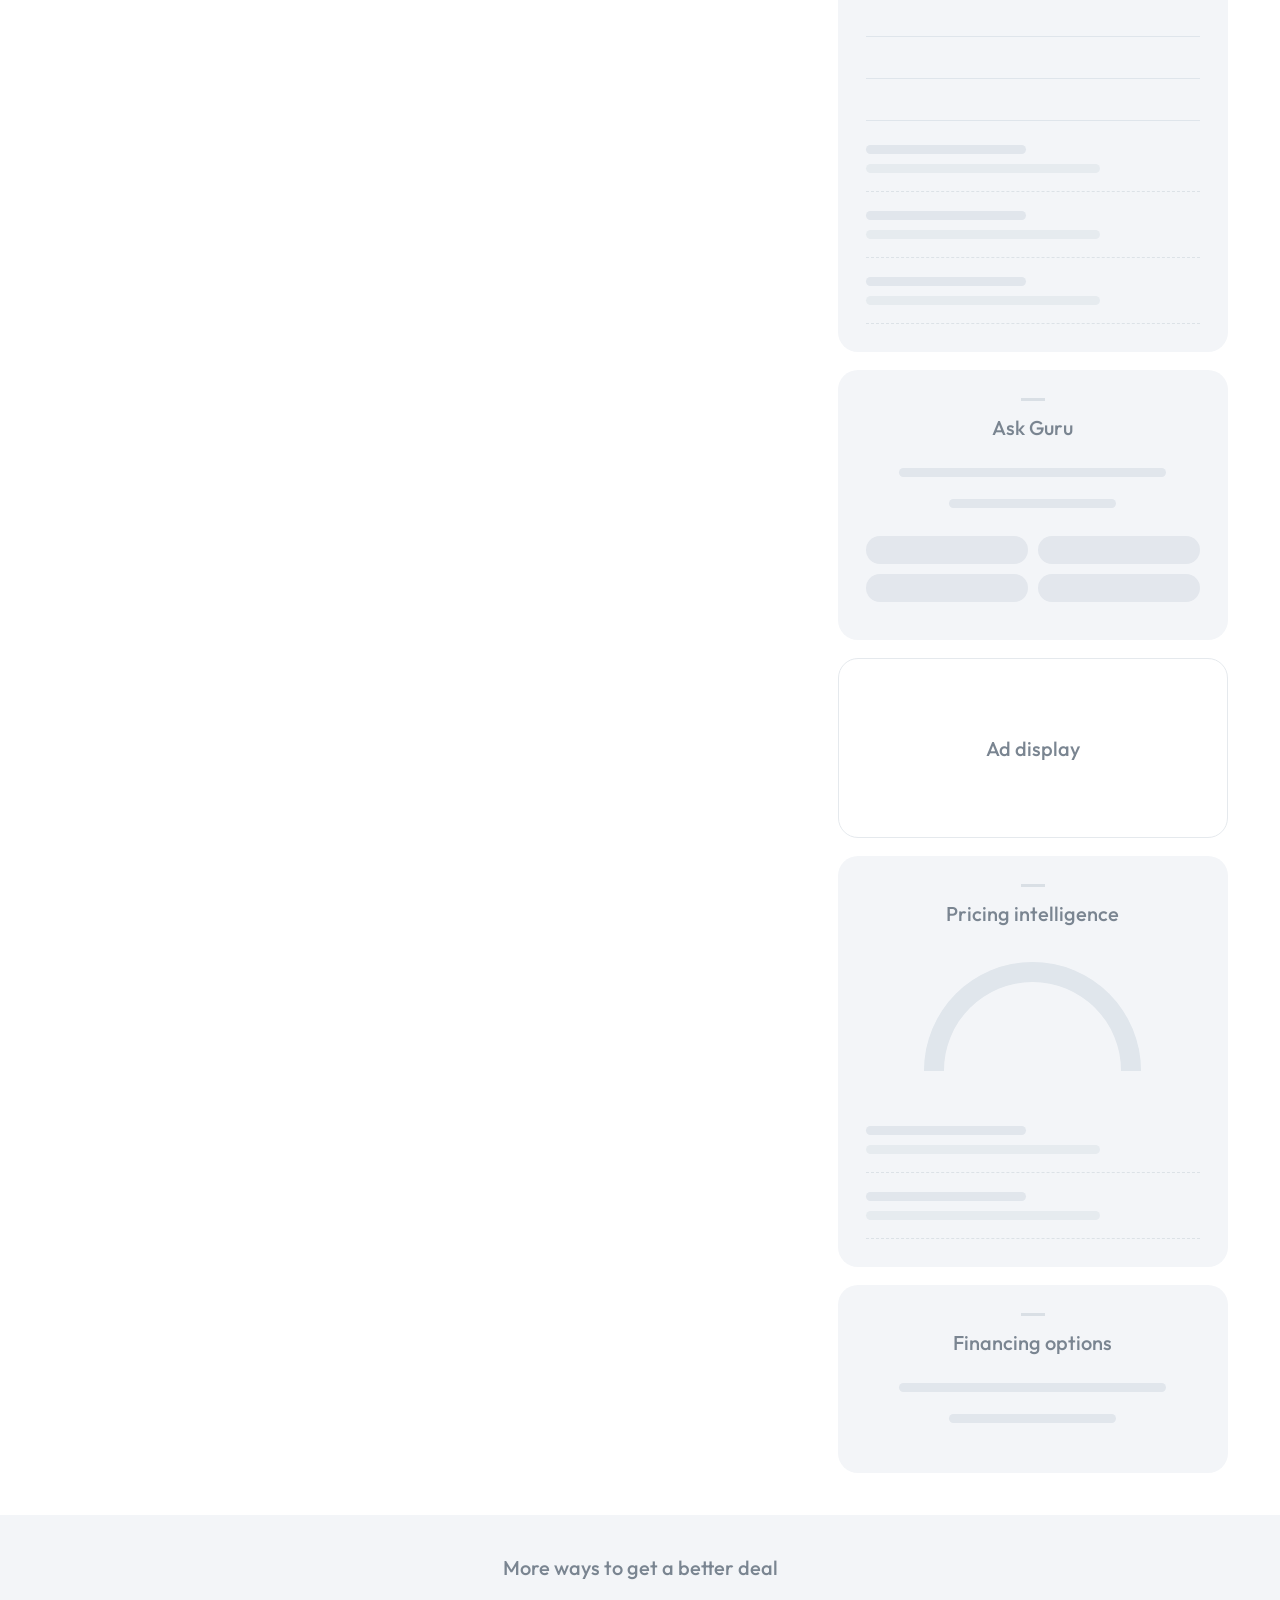
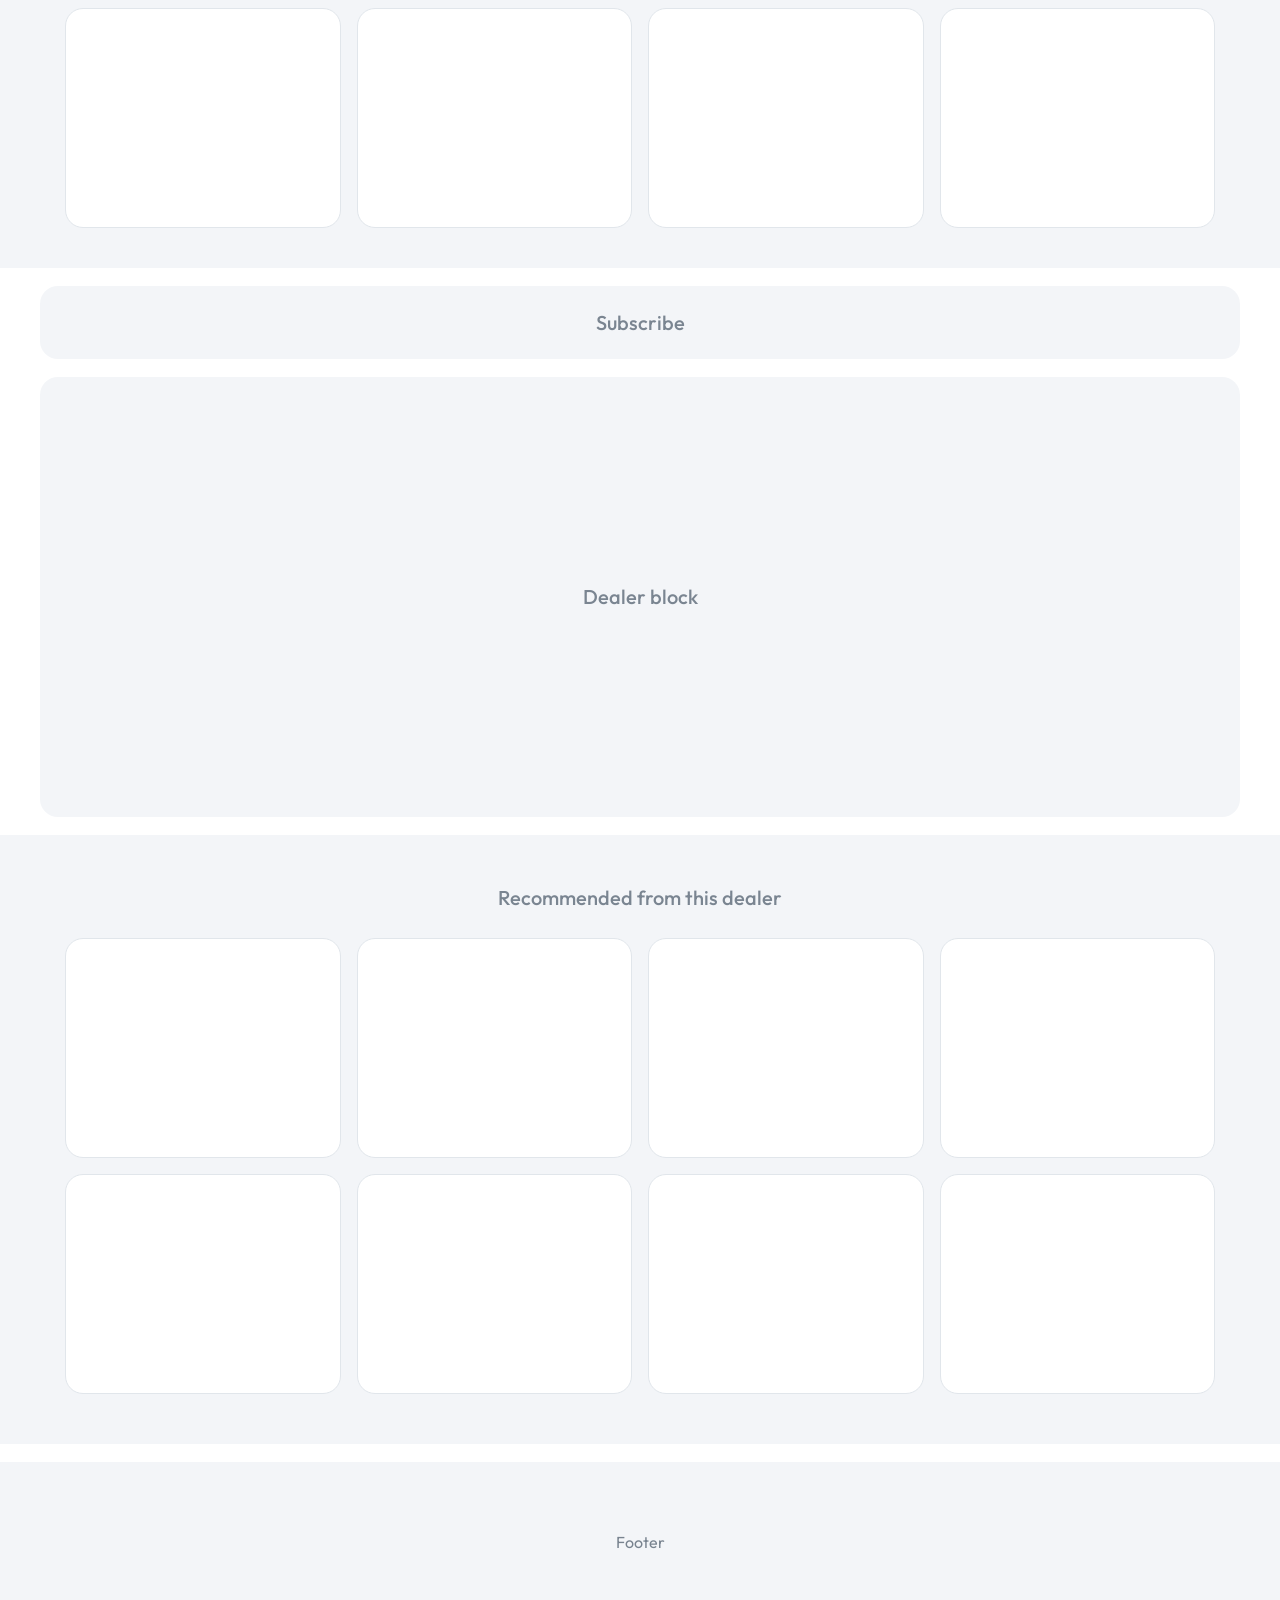
==== commit 5664753e: "Use logo.svg for desktop main nav logo" ====
--- a/desktop/index.html
+++ b/desktop/index.html
@@ -23,7 +23,7 @@
     <symbol id="arrow" viewBox="0 0 24 24"><path d="M20 12H4m8-8-8 8 8 8"/></symbol>
   </svg>
   <header class="site-nav">
-    <img src="../assets/cargurus-wordmark.svg" alt="CarGurus" width="145">
+    <img src="logo.svg" alt="CarGurus" width="145">
     <div class="nav-wire" aria-label="Navigation placeholder"><span>Shop</span><span>Sell</span><span>Finance</span><span>Research</span></div>
     <span class="nav-account wire" aria-label="Account placeholder"></span>
   </header>
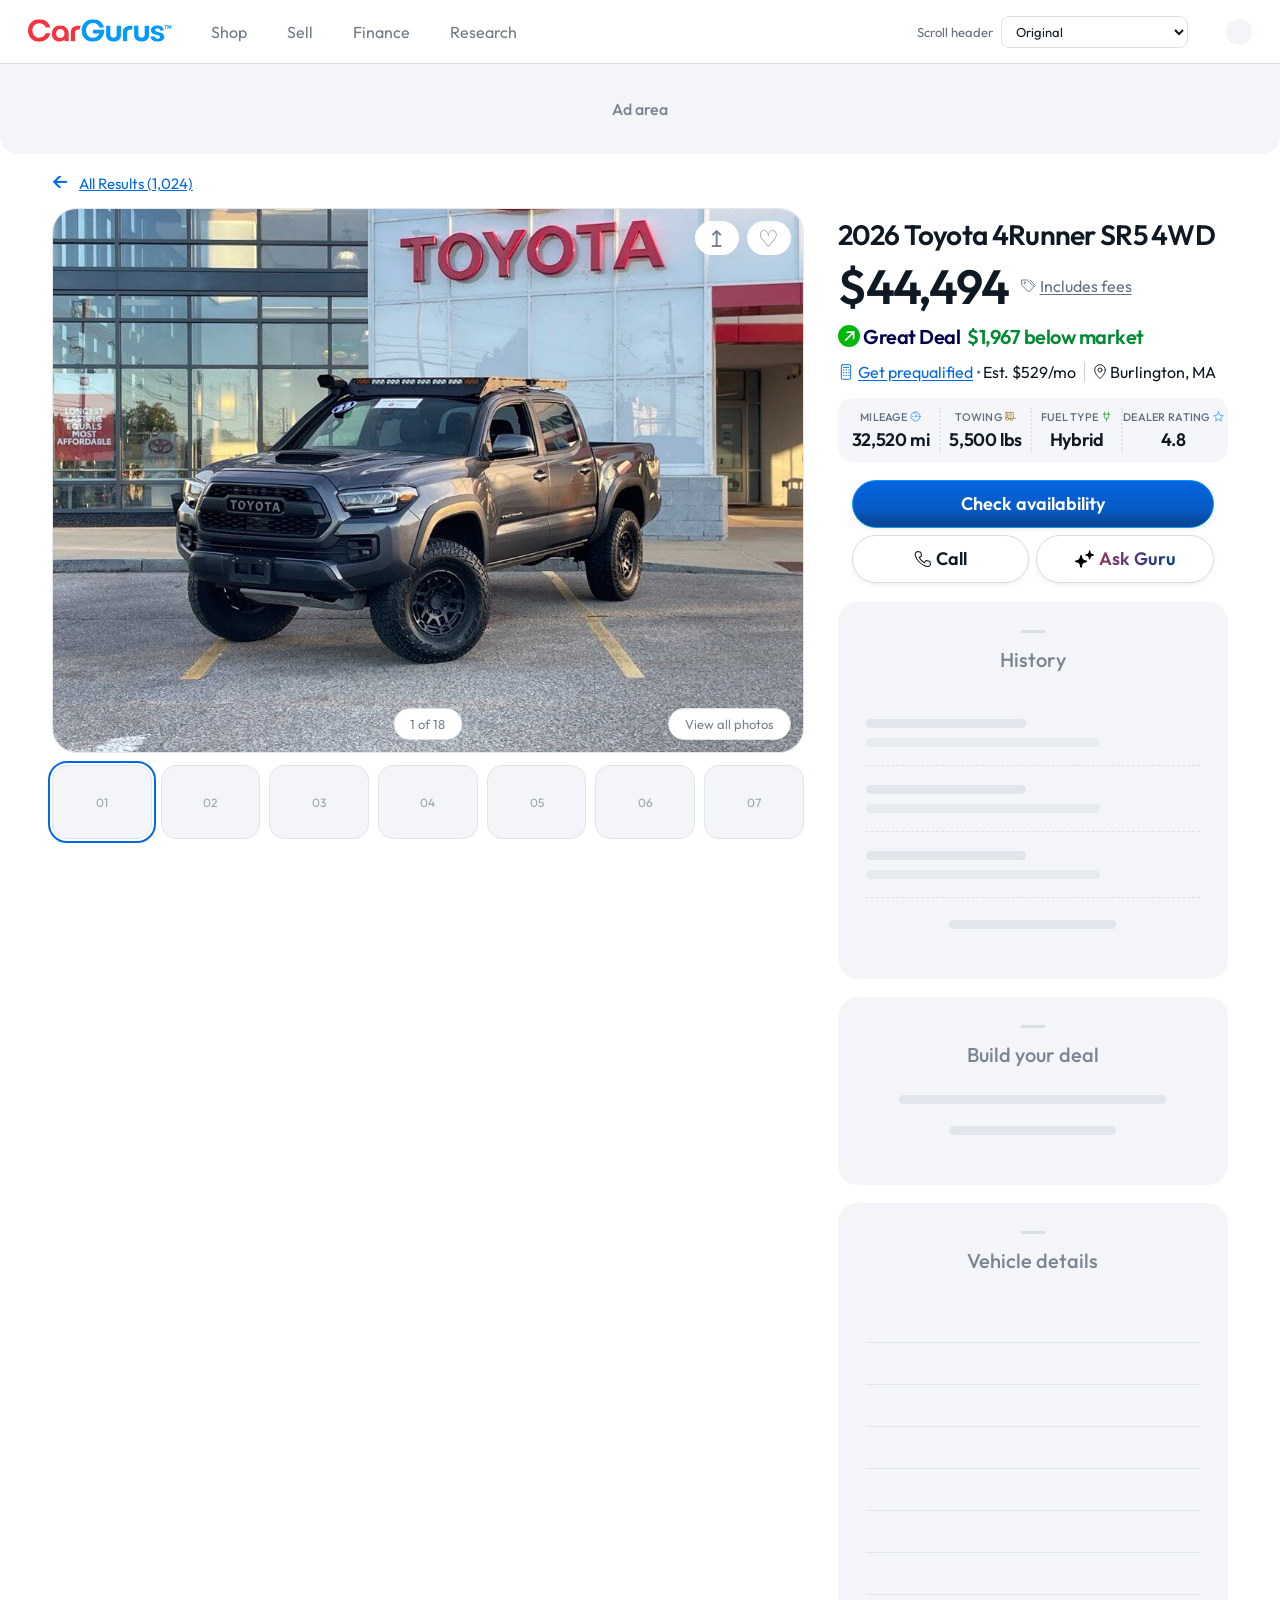
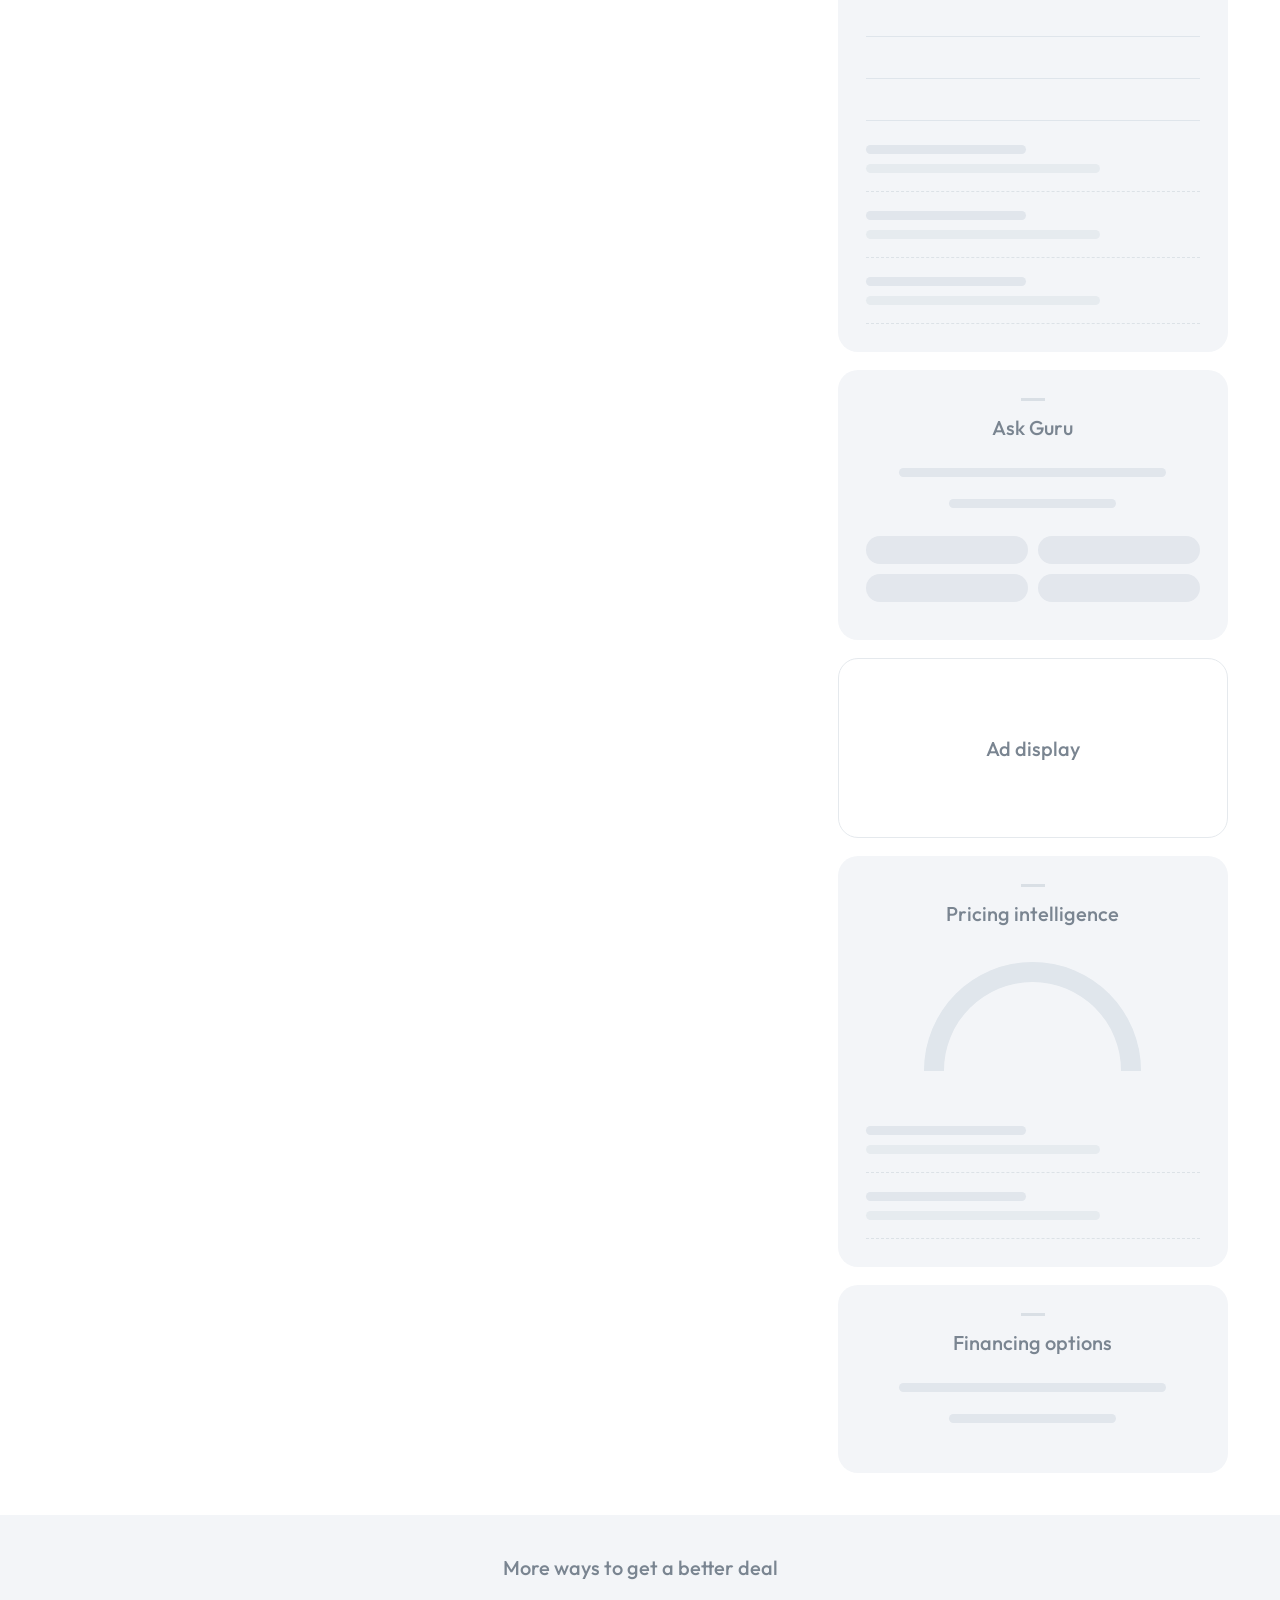
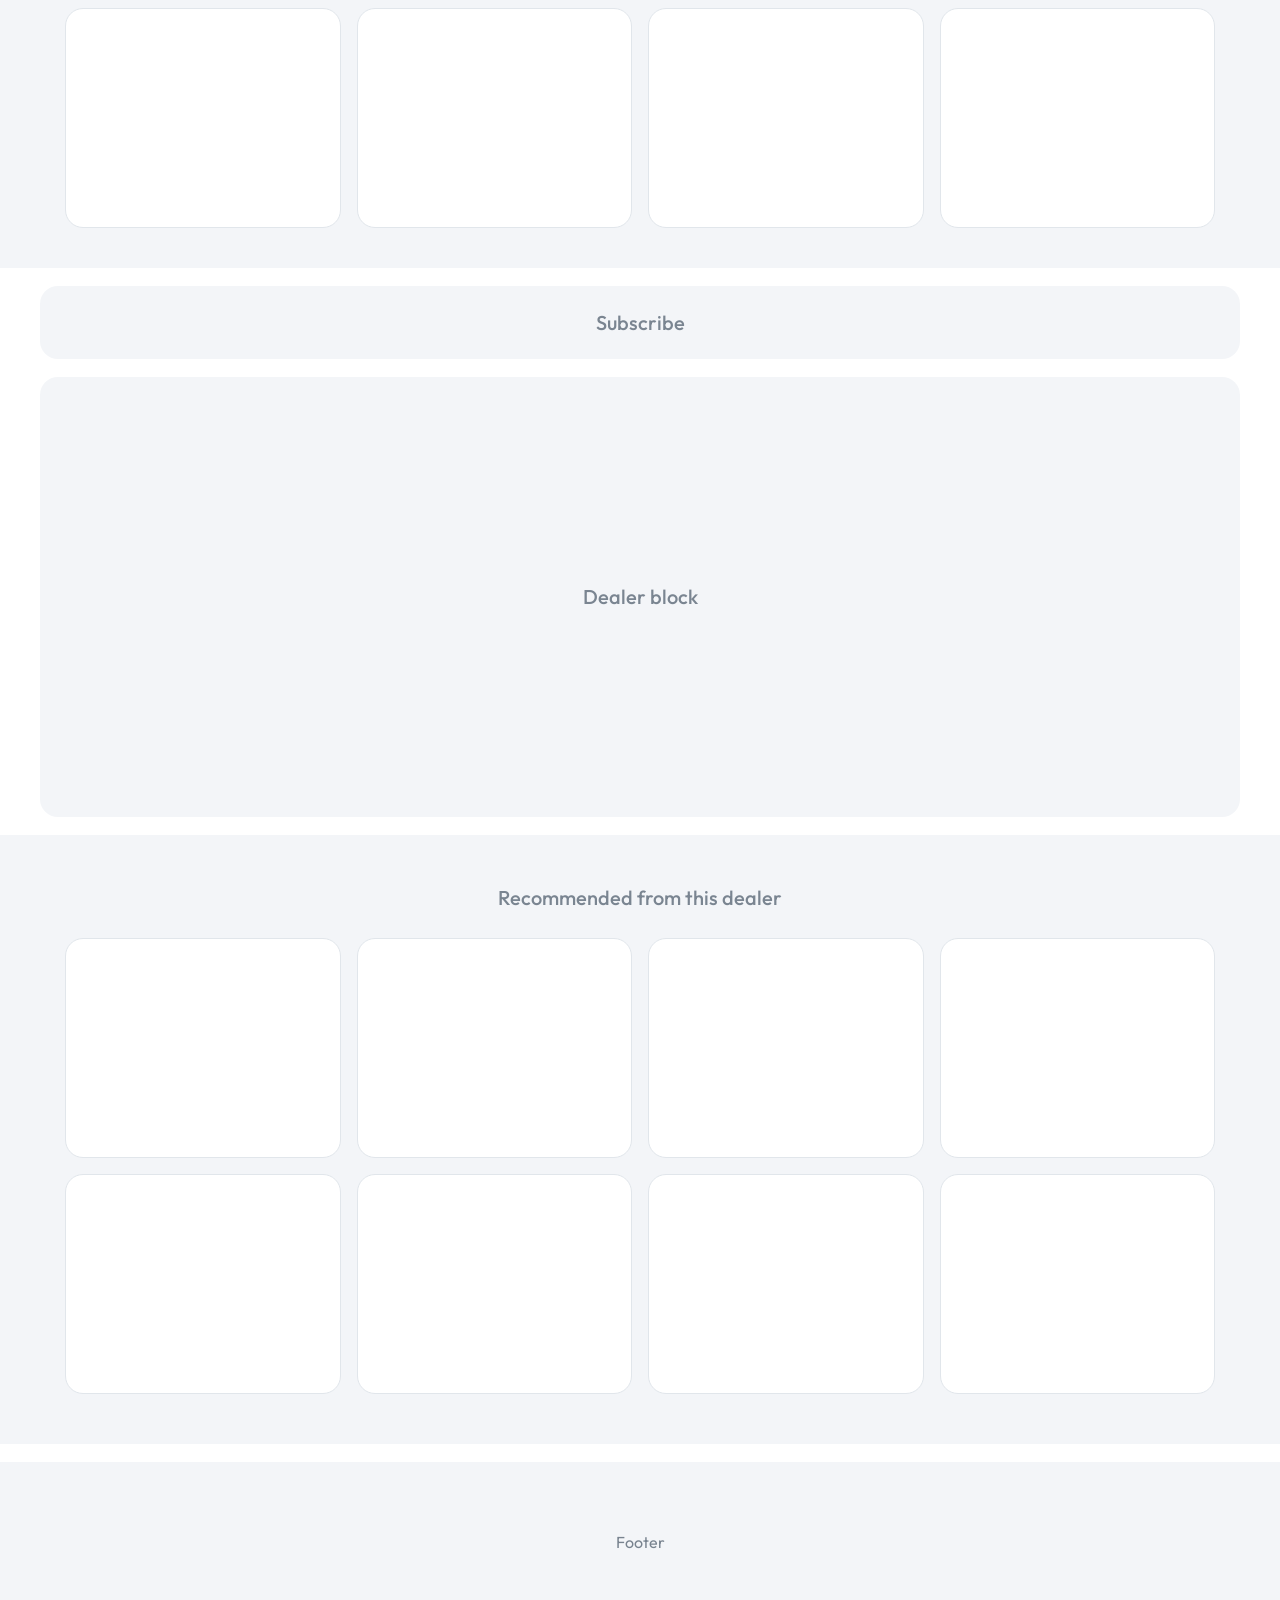
==== commit 6020d680: "Add scroll header variant picker to desktop main nav" ====
--- a/desktop/index.html
+++ b/desktop/index.html
@@ -25,16 +25,26 @@
   <header class="site-nav">
     <img src="logo.svg" alt="CarGurus" width="145">
     <div class="nav-wire" aria-label="Navigation placeholder"><span>Shop</span><span>Sell</span><span>Finance</span><span>Research</span></div>
+    <label class="variant-picker">Scroll header
+      <select id="header-variant">
+        <option value="original">Original</option>
+        <option value="v5">v5 – Similar to current</option>
+        <option value="v4">v4 – Flipped info</option>
+        <option value="v3">v3 – Dark header</option>
+        <option value="v2">v2 – Small band</option>
+      </select>
+    </label>
     <span class="nav-account wire" aria-label="Account placeholder"></span>
   </header>
   <div class="ad-area wire">Ad area</div>
 
-  <aside class="product-bar" aria-label="Vehicle quick actions" aria-hidden="true" inert>
+  <aside class="product-bar" data-variant="original" aria-label="Vehicle quick actions" aria-hidden="true" inert>
     <div class="product-bar-content">
       <button class="back-to-top" aria-label="Back to listing summary"><svg class="icon"><use href="#arrow"/></svg></button>
-      <div class="product-info"><strong>2026 Toyota 4Runner SR5 4WD <span>· 32,520 mi</span></strong><div><b>$44,494</b> <span class="compact-deal">↗ Great Deal</span> <span class="saving">$1,967 below market</span></div></div>
+      <img class="bar-thumb" src="../assets/gallery/desktop-tacoma-hero.jpeg" alt="" width="96" height="64">
+      <div class="product-info"><strong>2026 Toyota 4Runner SR5 4WD <span>· 32,520 mi</span></strong><span class="info-meta">Burlington, MA · 32,520 mi</span><div><b>$44,494</b> <span class="compact-deal">↗ Great Deal</span> <span class="saving">$1,967 below market</span></div></div>
       <img class="bar-logo" src="logo.svg" alt="CarGurus" width="134" height="44">
-      <div class="bar-actions"><button class="button guru" data-dialog="Ask Guru"><img src="../assets/sparkle.svg" alt=""> <span>Ask Guru</span></button><button class="button primary" data-dialog="Check availability">Check availability</button></div>
+      <div class="bar-actions"><button class="button guru" data-dialog="Ask Guru"><img src="../assets/sparkle.svg" alt=""> <span>Ask Guru</span></button><button class="button finance" data-dialog="Finance &amp; trade-in"><span class="label-short">Finance &amp; trade-in</span><span class="label-long">See financing &amp; trade-in options</span></button><button class="button primary" data-dialog="Check availability">Check availability</button></div>
     </div>
   </aside>
 
--- a/desktop/desktop.css
+++ b/desktop/desktop.css
@@ -87,3 +87,54 @@
 /* Add a little height before the combined layout reaches its 1440px cap. */
 @media (min-width: 1100px) and (max-width: 1566px) { .gallery-image { aspect-ratio: 1.38; } }
 @media (prefers-reduced-motion: reduce) { *, *::before, *::after { scroll-behavior: auto !important; } }
+
+/* Header variant picker (main nav) */
+.variant-picker { margin-left: auto; display: flex; align-items: center; gap: 8px; font-size: 13px; color: #65707d; }
+.variant-picker + .nav-account { margin-left: 0; }
+.variant-picker select { font: inherit; color: var(--ink); padding: 6px 28px 6px 10px; border: 1px solid var(--line); border-radius: 8px; background: white; }
+@media (max-width: 1099px) { .variant-picker { display: none; }.variant-picker + .nav-account { margin-left: auto; } }
+
+/* Scroll header variants — extra elements hidden in the original */
+.bar-thumb, .info-meta, .bar-actions .finance, .label-long { display: none; }
+.product-bar:not([data-variant="original"]) .guru, .product-bar:not([data-variant="original"]) .saving { display: none; }
+.product-bar:not([data-variant="original"]) .bar-actions .finance { display: inline-flex; }
+
+/* Dark variants */
+.product-bar[data-variant="v5"], .product-bar[data-variant="v4"], .product-bar[data-variant="v3"] { background: var(--navy); border-bottom: none; color: white; }
+.product-bar[data-variant="v4"] { background: linear-gradient(170deg, #000049 0%, #000049 45%, #0b2a8a 100%); }
+:is([data-variant="v5"], [data-variant="v4"], [data-variant="v3"]) .product-info strong span,
+:is([data-variant="v5"], [data-variant="v4"], [data-variant="v3"]) .compact-deal { color: white; }
+:is([data-variant="v5"], [data-variant="v4"], [data-variant="v3"]) .back-to-top { color: white; }
+:is([data-variant="v5"], [data-variant="v4"], [data-variant="v3"]) .finance { background: transparent; color: white; border-color: #ffffffcc; box-shadow: none; }
+[data-variant="v4"] .finance { border-color: #2d6fe0; }
+
+/* v5 — similar to current: thumbnail + stacked info left, logo center, stacked CTAs right */
+[data-variant="v5"] .back-to-top { display: none; }
+[data-variant="v5"] .bar-thumb { display: block; width: 84px; height: 58px; object-fit: cover; border-radius: 8px; }
+[data-variant="v5"] .product-info { line-height: 1.35; }
+[data-variant="v5"] .product-info strong span { display: none; }
+[data-variant="v5"] .info-meta { display: block; }
+[data-variant="v5"] .bar-actions { flex-direction: column; gap: 4px; }
+[data-variant="v5"] .bar-actions .button { height: 34px; min-height: 34px; padding-block: 0; font-size: 15px; min-width: 260px; max-width: none; }
+[data-variant="v5"] .label-short { display: none; }
+[data-variant="v5"] .label-long { display: inline; }
+
+/* v4 / v2 — logo left, info centered */
+:is([data-variant="v4"], [data-variant="v2"]) .back-to-top { display: none; }
+:is([data-variant="v4"], [data-variant="v2"]) .bar-logo { position: static; transform: none; order: -1; }
+:is([data-variant="v4"], [data-variant="v2"]) .product-info { position: absolute; left: 50%; transform: translateX(-50%); text-align: center; white-space: nowrap; }
+:is([data-variant="v4"], [data-variant="v2"]) .product-info strong { font-weight: 400; }
+[data-variant="v2"] .product-info strong span { color: inherit; }
+
+/* v2 — small band: white bar with gradient band on top */
+.product-bar[data-variant="v2"] { background: white; }
+.product-bar[data-variant="v2"]::before { content: ""; position: absolute; inset: 0 0 auto; height: 6px; background: linear-gradient(90deg, #000049, #0069e5); }
+
+/* v3 — dark header: back arrow + info left, logo center */
+[data-variant="v3"] .product-info strong { font-weight: 400; }
+
+@media (max-width: 1200px) {
+  :is([data-variant="v4"], [data-variant="v2"]) .product-info { position: static; transform: none; text-align: left; }
+  [data-variant="v5"] .bar-actions .button { min-width: 220px; }
+}
+[data-variant="v5"] .bar-actions .primary { order: -1; }
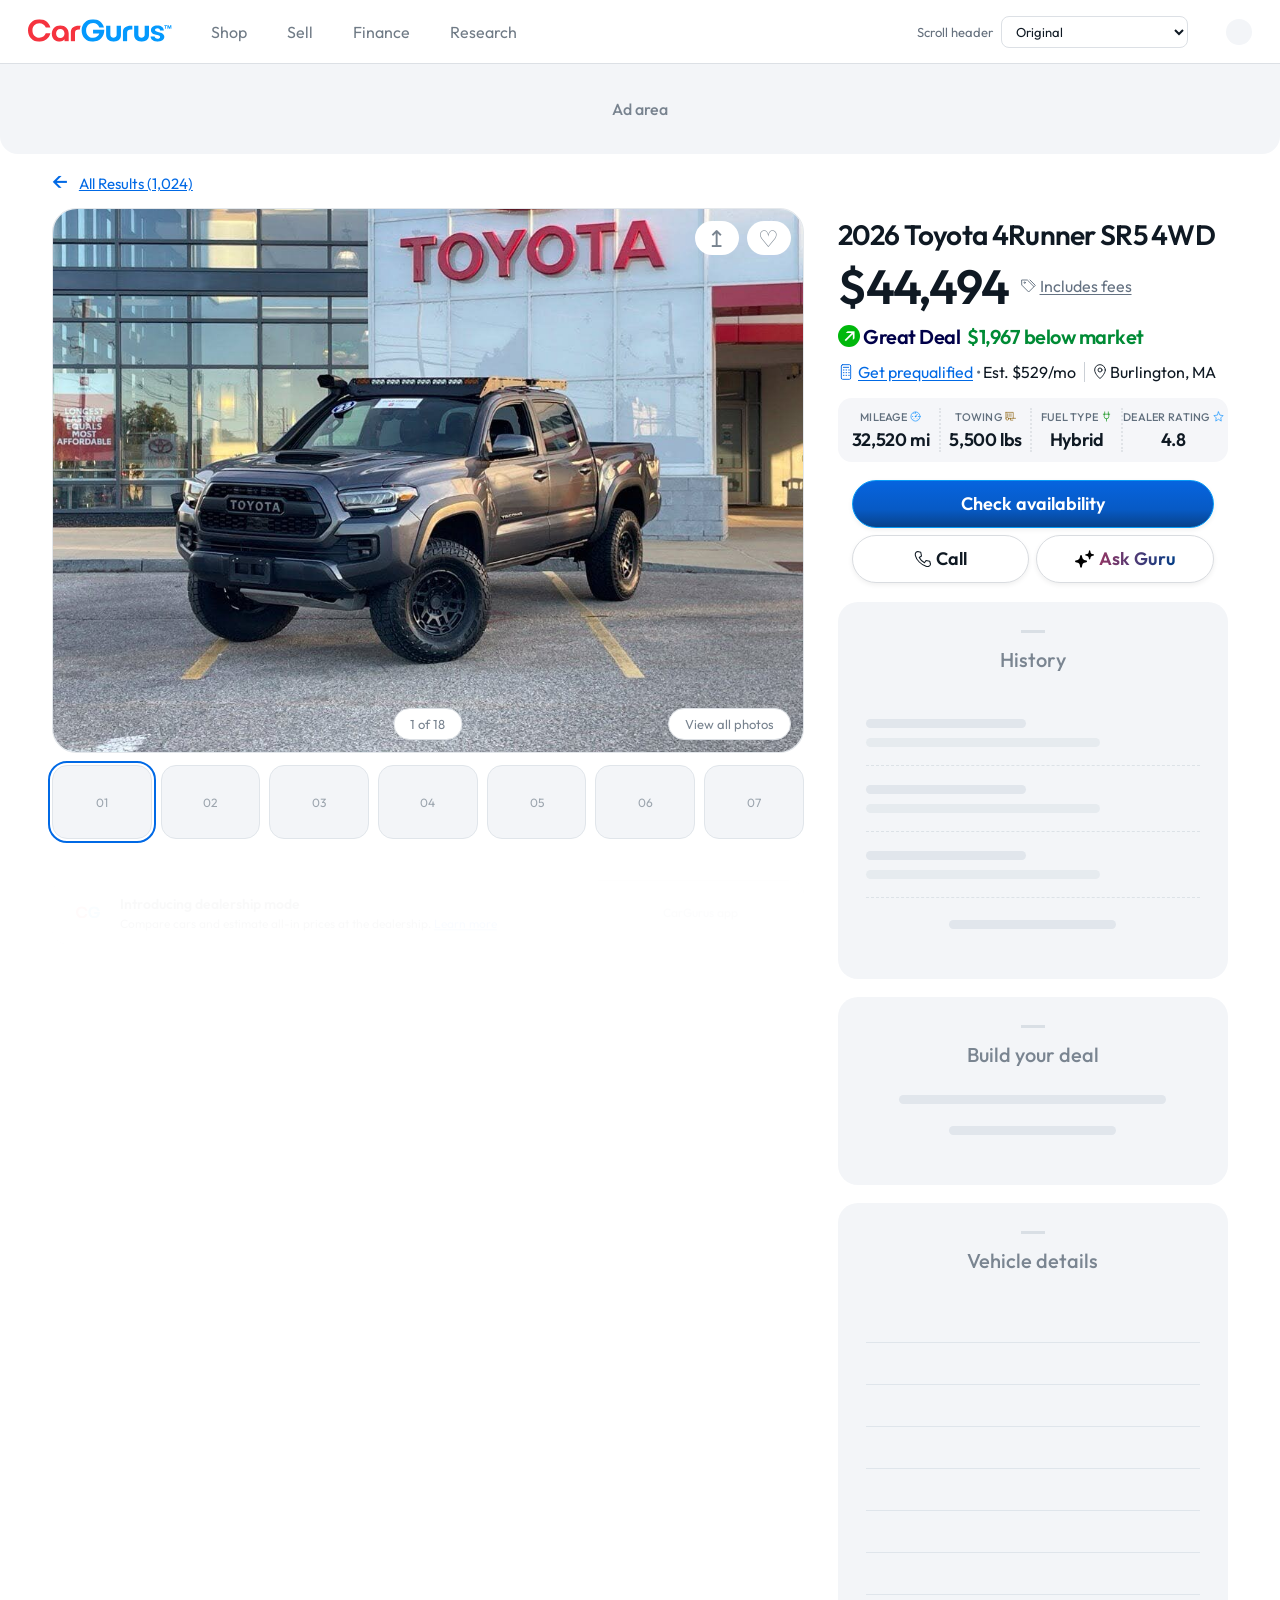
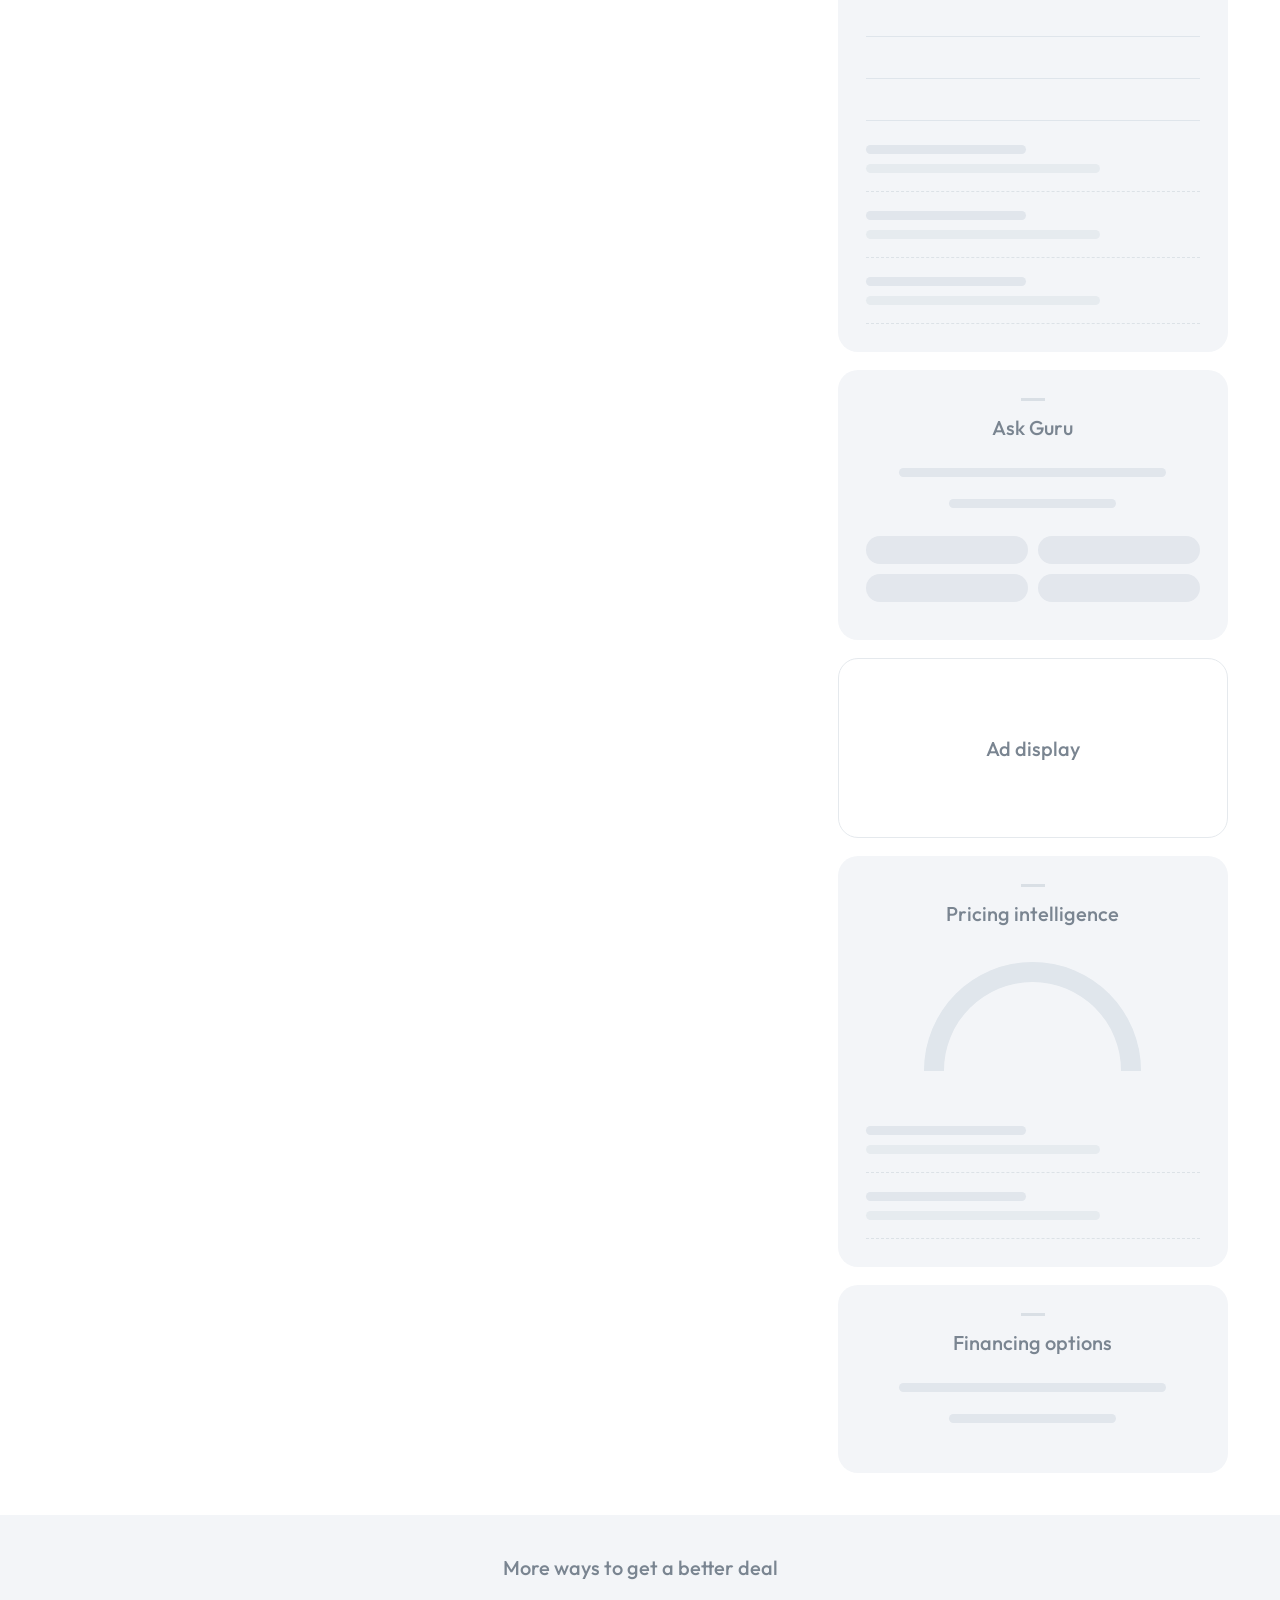
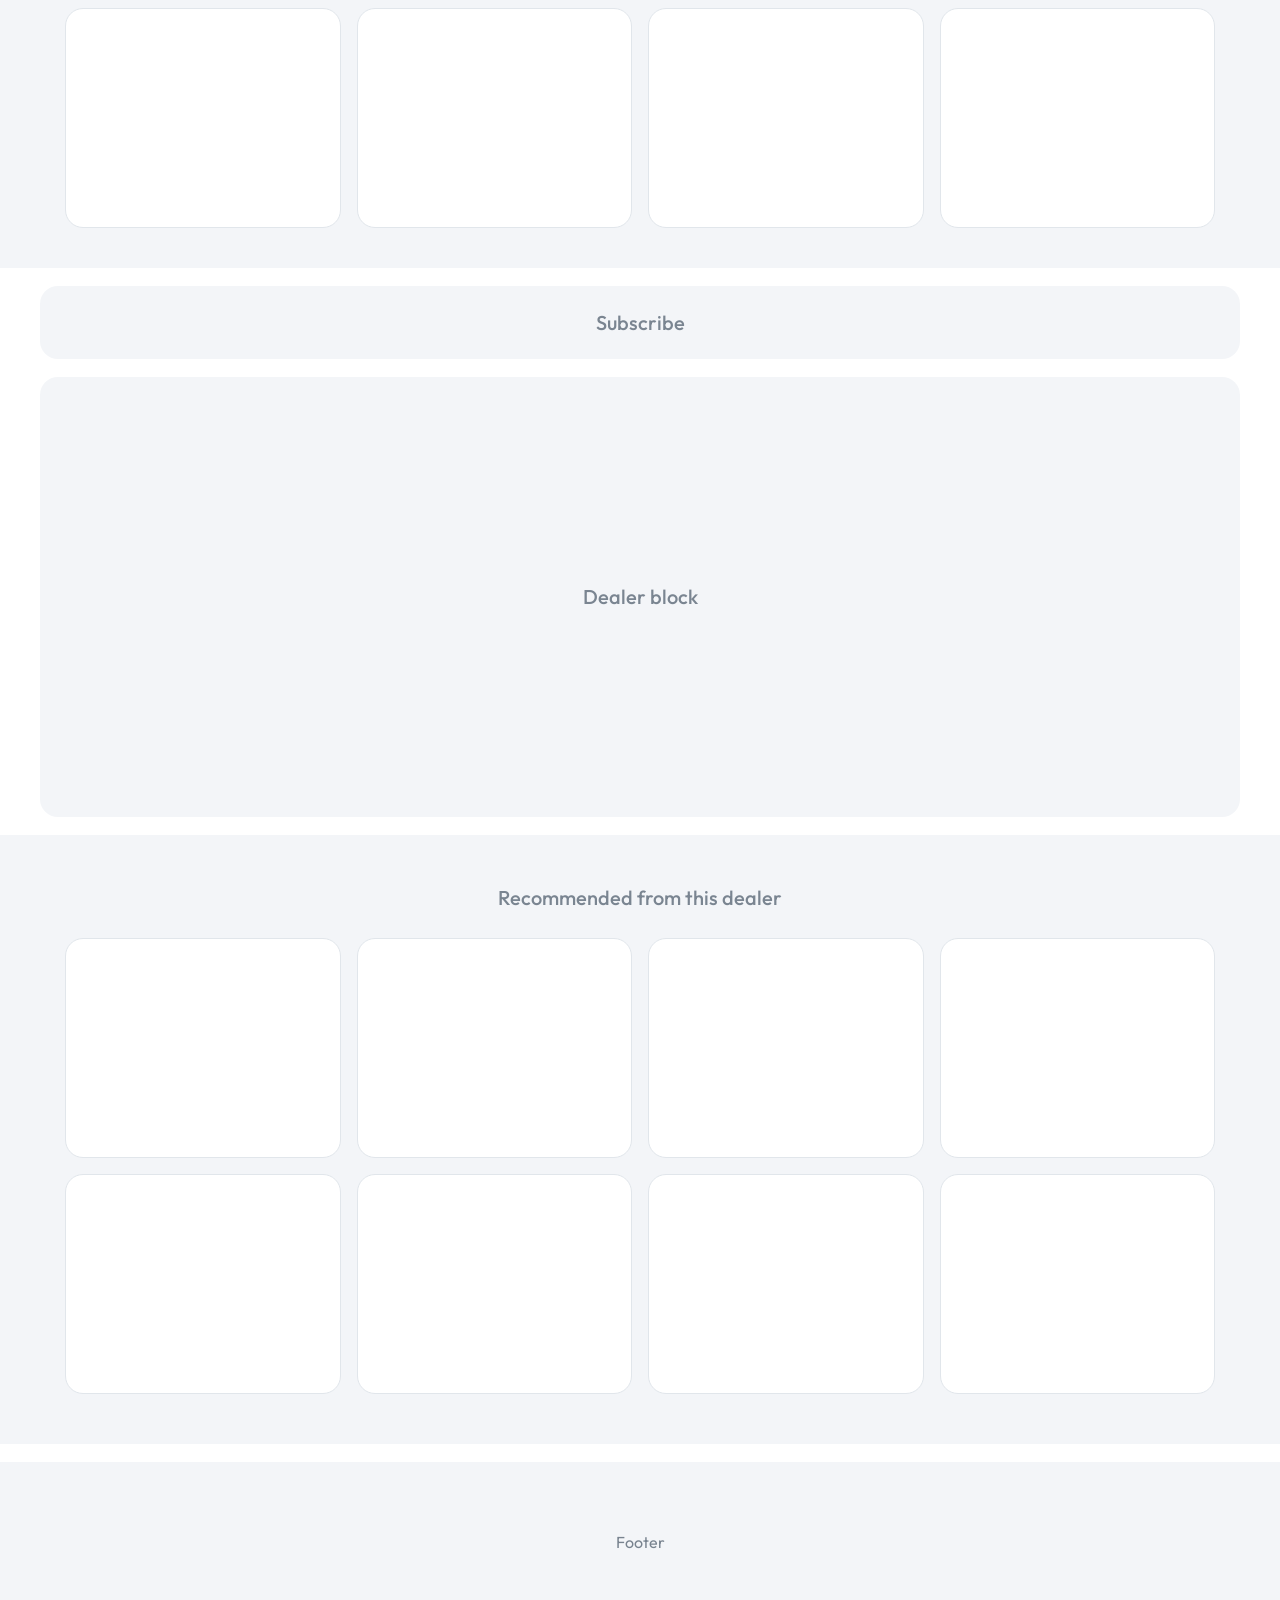
==== commit fb76f116: "Set product info text to 16px at wide widths, use deal-rating graphic in v2-v5, CTA min-width 176px" ====
--- a/desktop/index.html
+++ b/desktop/index.html
@@ -42,7 +42,7 @@
     <div class="product-bar-content">
       <button class="back-to-top" aria-label="Back to listing summary"><svg class="icon"><use href="#arrow"/></svg></button>
       <img class="bar-thumb" src="../assets/gallery/desktop-tacoma-hero.jpeg" alt="" width="96" height="64">
-      <div class="product-info"><strong>2026 Toyota 4Runner SR5 4WD <span>· 32,520 mi</span></strong><span class="info-meta">Burlington, MA · 32,520 mi</span><div><b>$44,494</b> <span class="compact-deal">↗ Great Deal</span> <span class="saving">$1,967 below market</span></div></div>
+      <div class="product-info"><strong>2026 Toyota 4Runner SR5 4WD <span>· 32,520 mi</span></strong><span class="info-meta">Burlington, MA · 32,520 mi</span><div><b>$44,494</b> <span class="compact-deal"><span class="deal-arrow">↗</span><img class="deal-graphic" src="deal-rating-graphic.svg" alt="" width="15" height="15"> Great Deal</span> <span class="saving">$1,967 below market</span></div></div>
       <img class="bar-logo" src="logo.svg" alt="CarGurus" width="134" height="44">
       <div class="bar-actions"><button class="button guru" data-dialog="Ask Guru"><img src="../assets/sparkle.svg" alt=""> <span>Ask Guru</span></button><button class="button finance" data-dialog="Finance &amp; trade-in"><span class="label-short">Finance &amp; trade-in</span><span class="label-long">See financing &amp; trade-in options</span></button><button class="button primary" data-dialog="Check availability">Check availability</button></div>
     </div>
--- a/desktop/desktop.css
+++ b/desktop/desktop.css
@@ -76,11 +76,11 @@
 .product-bar-content { position: relative; display: flex; align-items: center; gap: 15px; width: calc(100% - 2 * var(--gutter)); max-width: 1440px; height: 100%; margin-inline: auto; }
 .back-to-top { background: none; border: none; font-size: 26px; padding: 6px; color: var(--navy); }
 .product-info { font-size: 15px; line-height: 1.55; }.product-info strong { font-weight: 600; }.product-info strong span { font-weight: 400; color: #65707d; }.product-info b { font-size: 20px; }.compact-deal { font-weight: 600; color: var(--navy); margin-left: 4px; }.saving { color: var(--green); margin-left: 6px; font-size: 13px; }
-.bar-logo { position: absolute; left: 50%; transform: translateX(-50%); }.bar-actions { margin-left: auto; display: flex; gap: 8px; }.bar-actions .button { height: 3rem; font-size: 1rem; }.bar-actions .primary { min-width: 200px; max-width: 240px; }
+.bar-logo { position: absolute; left: 50%; transform: translateX(-50%); }.bar-actions { margin-left: auto; display: flex; gap: 8px; }.bar-actions .button { height: 44px; min-height: 44px; font-size: 1rem; }.bar-actions .primary { min-width: 176px; max-width: 240px; }
 .lower-sections { padding-top: 24px; }.wide-block { padding: 40px var(--gutter); margin-bottom: 18px; }.wire-cards { display: grid; grid-template-columns: repeat(4, 1fr); gap: 16px; max-width: 1150px; margin: auto; }.wire-cards > div { height: 220px; border-radius: 18px; background: #fff; border: 1px solid #e1e6eb; }.subscribe { padding: 24px; margin: 0 16px 18px; border-radius: 18px; }.subscribe h2 { margin: 0; }.dealer { height: 440px; margin: 0 16px 18px; border-radius: 18px; display: grid; place-items: center; }.dealer h2 { margin: 0; }.recommendations { padding-top: 50px; padding-bottom: 50px; }footer { padding: 70px; text-align: center; }
 .subscribe, .dealer { width: calc(100% - 32px); max-width: 1200px; margin-inline: auto; }
 .placeholder-dialog { width: min(420px, calc(100% - 32px)); border: 1px solid var(--line); border-radius: 24px; padding: 32px; color: var(--ink); }.placeholder-dialog::backdrop { background: #10192355; }.placeholder-dialog h2 { color: var(--ink); margin-top: 22px; }.placeholder-dialog p { text-align: center; color: #78838f; }.dialog-close { position: absolute; right: 16px; top: 12px; background: none; border: none; font-size: 26px; }
-@media (min-width: 1700px) { .site-nav { height: 84px; }.gallery-image { border-radius: 30px; }.app-banner { height: 80px; }.app-banner strong { font-size: 18px; }.app-banner p { font-size: 15px; }.product-bar { height: 96px; }.product-info { font-size: 18px; }.bar-actions .primary { min-width: 240px; }:root { --gallery-top: 128px; } }
+@media (min-width: 1700px) { .site-nav { height: 84px; }.gallery-image { border-radius: 30px; }.app-banner { height: 80px; }.app-banner strong { font-size: 18px; }.app-banner p { font-size: 15px; }.product-bar { height: 96px; }.product-info { font-size: 16px; }.bar-actions .primary { min-width: 176px; }:root { --gallery-top: 128px; } }
 @media (max-width: 1200px) { .bar-logo { display: none; }.banner-art { display: none; }.app-banner { padding-right: 12px; }.product-info { font-size: 13px; }.product-info strong span { display: none; }.bar-actions .primary { min-width: 170px; }.listing-layout { grid-template-columns: minmax(0, 1.5fr) minmax(0, 1fr); gap: 28px; } }
 @media (max-width: 1099px) { .site-nav { gap: 20px; }.nav-wire { gap: 18px; font-size: 13px; }.listing-layout { display: flex; flex-direction: column; gap: 24px; }.gallery-sticky { position: static; }.gallery-image { max-height: none; }.gallery-thumbnails > div { height: 70px; }.app-banner { visibility: visible; opacity: 1; transform: none; }.listing-summary { padding-top: 0; }.listing-content { width: 100%; }.product-bar { display: none; }.wire-cards { grid-template-columns: repeat(2, 1fr); } }
 @media (max-width: 500px) { :root { --gutter: 16px; }.nav-wire { display: none; }.gallery-thumbnails { gap: 6px; }.gallery-thumbnails > div { height: 42px; border-radius: 8px; }.photo-label { font-size: 10px; padding: 7px; }.gallery-count { font-size: 10px; }.app-banner p { font-size: 10px; }.app-banner strong { font-size: 12px; }.content-block { padding: 24px; }.wire-cards > div { height: 150px; } }
@@ -138,3 +138,7 @@
   [data-variant="v5"] .bar-actions .button { min-width: 220px; }
 }
 [data-variant="v5"] .bar-actions .primary { order: -1; }
+
+.compact-deal .deal-graphic { display: none; }
+:is([data-variant="v2"], [data-variant="v3"], [data-variant="v4"], [data-variant="v5"]) .compact-deal .deal-arrow { display: none; }
+:is([data-variant="v2"], [data-variant="v3"], [data-variant="v4"], [data-variant="v5"]) .compact-deal .deal-graphic { display: inline-block; vertical-align: -2px; margin-right: 2px; }
